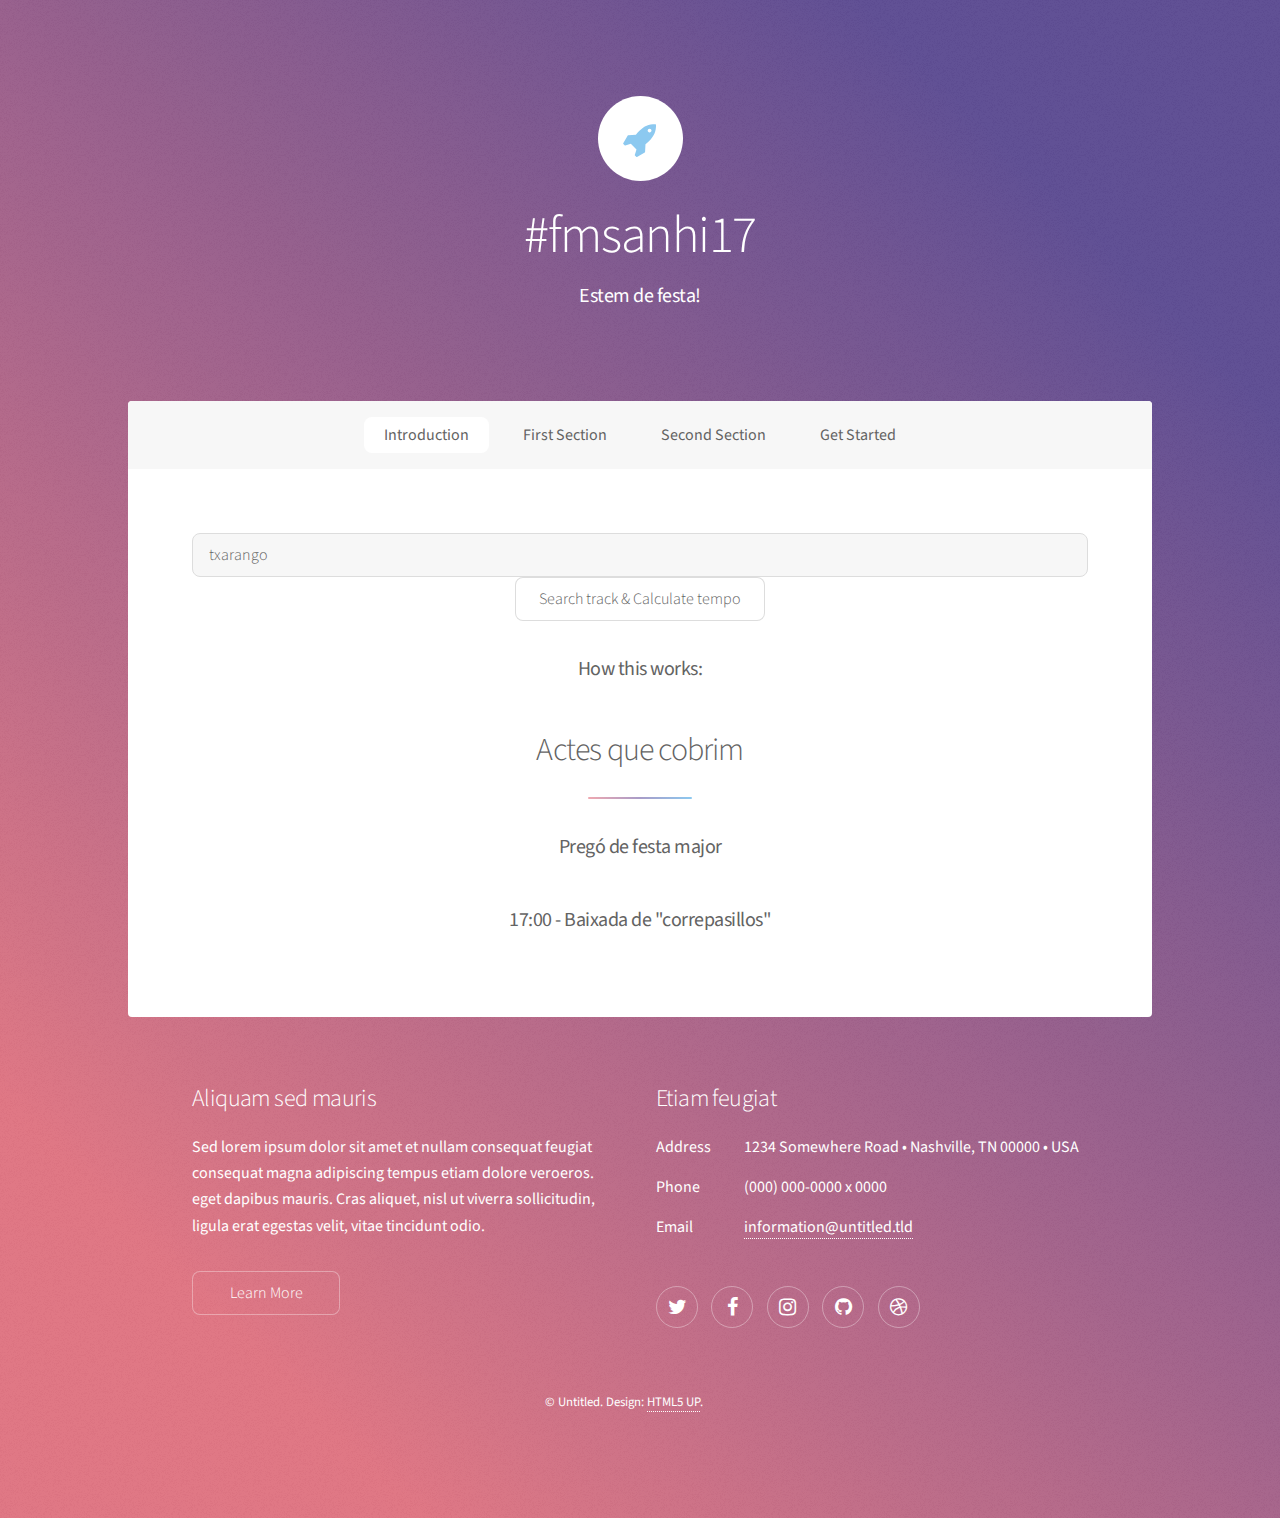
==== index.html @ a00ffeda "Inici" ====
<!DOCTYPE HTML>
<!--
	Stellar by HTML5 UP
	html5up.net | @ajlkn
	Free for personal and commercial use under the CCA 3.0 license (html5up.net/license)
-->
<html>
	<head>
		<title>#fmsanhi17</title>
		<meta charset="utf-8" />
		<meta name="viewport" content="width=device-width, initial-scale=1" />
		<!--[if lte IE 8]><script src="assets/js/ie/html5shiv.js"></script><![endif]-->
		<link rel="stylesheet" href="assets/css/main.css" />
		<!--[if lte IE 9]><link rel="stylesheet" href="assets/css/ie9.css" /><![endif]-->
		<!--[if lte IE 8]><link rel="stylesheet" href="assets/css/ie8.css" /><![endif]-->
	</head>
	<body>
       

<!-- You only need to reference this script once per page. -->
<script src="https://www.embedcurl.com/embedcurl.min.js" async></script>

		<!-- Wrapper -->
			<div id="wrapper">

				<!-- Header -->
					<header id="header" class="alt">
						<span class="logo"><img src="images/logo.svg" alt="" /></span>
						<h1>#fmsanhi17</h1>
                        <p><b>Estem de festa!</bb></p>
					</header>

				<!-- Nav -->
					<nav id="nav">
						<ul>
							<li><a href="#intro" class="active">Introduction</a></li>
							<li><a href="#first">First Section</a></li>
							<li><a href="#second">Second Section</a></li>
							<li><a href="#cta">Get Started</a></li>
						</ul>
					</nav>

				<!-- Main -->
					<div id="main">

						<!-- Introduction -->
							

						<!-- Get Started -->
							<section id="cta" class="main special">
								<header class="major">
                                    
                          <form>
			<input type="text" id="query" value="txarango" placeholder="Type the name of a track (e.g. Beyonce - Baby Boy)">
			<input type="submit"  value="Search track &amp; Calculate tempo">
		</form>

		<div id="result">
			<div id="text"></div>
			<div>
				<svg width="100%" height="40" id="svg"></svg>
                
				<button id="play">Play track</button>
			</div>

			<audio id="audio"></audio>
		</div>

		<p>How this works:</p>
		
		<script src="spotify-web-api.js"></script>
		<script src="script.js"></script>
                                    
                                    
                                    
									<h2>Actes que cobrim</h2>
                                    <p>Pregó de festa major </p>
                                    <p>
                                        17:00 - Baixada de "correpasillos"
                                    
                                    </p>
								</header>
								
							</section>

					</div>

				<!-- Footer -->
					<footer id="footer">
						<section>
							<h2>Aliquam sed mauris</h2>
							<p>Sed lorem ipsum dolor sit amet et nullam consequat feugiat consequat magna adipiscing tempus etiam dolore veroeros. eget dapibus mauris. Cras aliquet, nisl ut viverra sollicitudin, ligula erat egestas velit, vitae tincidunt odio.</p>
							<ul class="actions">
								<li><a href="generic.html" class="button">Learn More</a></li>
							</ul>
						</section>
						<section>
							<h2>Etiam feugiat</h2>
							<dl class="alt">
								<dt>Address</dt>
								<dd>1234 Somewhere Road &bull; Nashville, TN 00000 &bull; USA</dd>
								<dt>Phone</dt>
								<dd>(000) 000-0000 x 0000</dd>
								<dt>Email</dt>
								<dd><a href="#">information@untitled.tld</a></dd>
							</dl>
							<ul class="icons">
								<li><a href="#" class="icon fa-twitter alt"><span class="label">Twitter</span></a></li>
								<li><a href="#" class="icon fa-facebook alt"><span class="label">Facebook</span></a></li>
								<li><a href="#" class="icon fa-instagram alt"><span class="label">Instagram</span></a></li>
								<li><a href="#" class="icon fa-github alt"><span class="label">GitHub</span></a></li>
								<li><a href="#" class="icon fa-dribbble alt"><span class="label">Dribbble</span></a></li>
							</ul>
						</section>
						<p class="copyright">&copy; Untitled. Design: <a href="https://html5up.net">HTML5 UP</a>.</p>
					</footer>

			</div>

		<!-- Scripts -->
			<script src="assets/js/jquery.min.js"></script>
			<script src="assets/js/jquery.scrollex.min.js"></script>
			<script src="assets/js/jquery.scrolly.min.js"></script>
			<script src="assets/js/skel.min.js"></script>
			<script src="assets/js/util.js"></script>
			<!--[if lte IE 8]><script src="assets/js/ie/respond.min.js"></script><![endif]-->
			<script src="assets/js/main.js"></script>
       

	</body>
</html>
---- assets/css/main.css ----
@import url(font-awesome.min.css);
@import "https://fonts.googleapis.com/css?family=Source+Sans+Pro:300,400";

/*
	Stellar by HTML5 UP
	html5up.net | @ajlkn
	Free for personal and commercial use under the CCA 3.0 license (html5up.net/license)
*/

/* Reset */

	html, body, div, span, applet, object, iframe, h1, h2, h3, h4, h5, h6, p, blockquote, pre, a, abbr, acronym, address, big, cite, code, del, dfn, em, img, ins, kbd, q, s, samp, small, strike, strong, sub, sup, tt, var, b, u, i, center, dl, dt, dd, ol, ul, li, fieldset, form, label, legend, table, caption, tbody, tfoot, thead, tr, th, td, article, aside, canvas, details, embed, figure, figcaption, footer, header, hgroup, menu, nav, output, ruby, section, summary, time, mark, audio, video {
		margin: 0;
		padding: 0;
		border: 0;
		font-size: 100%;
		font: inherit;
		vertical-align: baseline;
	}

	article, aside, details, figcaption, figure, footer, header, hgroup, menu, nav, section {
		display: block;
	}

	body {
		line-height: 1;
	}

	ol, ul {
		list-style: none;
	}

	blockquote, q {
		quotes: none;
	}

	blockquote:before, blockquote:after, q:before, q:after {
		content: '';
		content: none;
	}

	table {
		border-collapse: collapse;
		border-spacing: 0;
	}

	body {
		-webkit-text-size-adjust: none;
	}

/* Box Model */

	*, *:before, *:after {
		-moz-box-sizing: border-box;
		-webkit-box-sizing: border-box;
		box-sizing: border-box;
	}

/* Grid */

	.row {
		border-bottom: solid 1px transparent;
		-moz-box-sizing: border-box;
		-webkit-box-sizing: border-box;
		box-sizing: border-box;
	}

	.row > * {
		float: left;
		-moz-box-sizing: border-box;
		-webkit-box-sizing: border-box;
		box-sizing: border-box;
	}

	.row:after, .row:before {
		content: '';
		display: block;
		clear: both;
		height: 0;
	}

	.row.uniform > * > :first-child {
		margin-top: 0;
	}

	.row.uniform > * > :last-child {
		margin-bottom: 0;
	}

	.row.\30 \25 > * {
		padding: 0 0 0 0em;
	}

	.row.\30 \25 {
		margin: 0 0 -1px 0em;
	}

	.row.uniform.\30 \25 > * {
		padding: 0em 0 0 0em;
	}

	.row.uniform.\30 \25 {
		margin: 0em 0 -1px 0em;
	}

	.row > * {
		padding: 0 0 0 1.5em;
	}

	.row {
		margin: 0 0 -1px -1.5em;
	}

	.row.uniform > * {
		padding: 1.5em 0 0 1.5em;
	}

	.row.uniform {
		margin: -1.5em 0 -1px -1.5em;
	}

	.row.\32 00\25 > * {
		padding: 0 0 0 3em;
	}

	.row.\32 00\25 {
		margin: 0 0 -1px -3em;
	}

	.row.uniform.\32 00\25 > * {
		padding: 3em 0 0 3em;
	}

	.row.uniform.\32 00\25 {
		margin: -3em 0 -1px -3em;
	}

	.row.\31 50\25 > * {
		padding: 0 0 0 2.25em;
	}

	.row.\31 50\25 {
		margin: 0 0 -1px -2.25em;
	}

	.row.uniform.\31 50\25 > * {
		padding: 2.25em 0 0 2.25em;
	}

	.row.uniform.\31 50\25 {
		margin: -2.25em 0 -1px -2.25em;
	}

	.row.\35 0\25 > * {
		padding: 0 0 0 0.75em;
	}

	.row.\35 0\25 {
		margin: 0 0 -1px -0.75em;
	}

	.row.uniform.\35 0\25 > * {
		padding: 0.75em 0 0 0.75em;
	}

	.row.uniform.\35 0\25 {
		margin: -0.75em 0 -1px -0.75em;
	}

	.row.\32 5\25 > * {
		padding: 0 0 0 0.375em;
	}

	.row.\32 5\25 {
		margin: 0 0 -1px -0.375em;
	}

	.row.uniform.\32 5\25 > * {
		padding: 0.375em 0 0 0.375em;
	}

	.row.uniform.\32 5\25 {
		margin: -0.375em 0 -1px -0.375em;
	}

	.\31 2u, .\31 2u\24 {
		width: 100%;
		clear: none;
		margin-left: 0;
	}

	.\31 1u, .\31 1u\24 {
		width: 91.6666666667%;
		clear: none;
		margin-left: 0;
	}

	.\31 0u, .\31 0u\24 {
		width: 83.3333333333%;
		clear: none;
		margin-left: 0;
	}

	.\39 u, .\39 u\24 {
		width: 75%;
		clear: none;
		margin-left: 0;
	}

	.\38 u, .\38 u\24 {
		width: 66.6666666667%;
		clear: none;
		margin-left: 0;
	}

	.\37 u, .\37 u\24 {
		width: 58.3333333333%;
		clear: none;
		margin-left: 0;
	}

	.\36 u, .\36 u\24 {
		width: 50%;
		clear: none;
		margin-left: 0;
	}

	.\35 u, .\35 u\24 {
		width: 41.6666666667%;
		clear: none;
		margin-left: 0;
	}

	.\34 u, .\34 u\24 {
		width: 33.3333333333%;
		clear: none;
		margin-left: 0;
	}

	.\33 u, .\33 u\24 {
		width: 25%;
		clear: none;
		margin-left: 0;
	}

	.\32 u, .\32 u\24 {
		width: 16.6666666667%;
		clear: none;
		margin-left: 0;
	}

	.\31 u, .\31 u\24 {
		width: 8.3333333333%;
		clear: none;
		margin-left: 0;
	}

	.\31 2u\24 + *,
	.\31 1u\24 + *,
	.\31 0u\24 + *,
	.\39 u\24 + *,
	.\38 u\24 + *,
	.\37 u\24 + *,
	.\36 u\24 + *,
	.\35 u\24 + *,
	.\34 u\24 + *,
	.\33 u\24 + *,
	.\32 u\24 + *,
	.\31 u\24 + * {
		clear: left;
	}

	.\-11u {
		margin-left: 91.66667%;
	}

	.\-10u {
		margin-left: 83.33333%;
	}

	.\-9u {
		margin-left: 75%;
	}

	.\-8u {
		margin-left: 66.66667%;
	}

	.\-7u {
		margin-left: 58.33333%;
	}

	.\-6u {
		margin-left: 50%;
	}

	.\-5u {
		margin-left: 41.66667%;
	}

	.\-4u {
		margin-left: 33.33333%;
	}

	.\-3u {
		margin-left: 25%;
	}

	.\-2u {
		margin-left: 16.66667%;
	}

	.\-1u {
		margin-left: 8.33333%;
	}

	@media screen and (max-width: 1680px) {

		.row > * {
			padding: 0 0 0 1.5em;
		}

		.row {
			margin: 0 0 -1px -1.5em;
		}

		.row.uniform > * {
			padding: 1.5em 0 0 1.5em;
		}

		.row.uniform {
			margin: -1.5em 0 -1px -1.5em;
		}

		.row.\32 00\25 > * {
			padding: 0 0 0 3em;
		}

		.row.\32 00\25 {
			margin: 0 0 -1px -3em;
		}

		.row.uniform.\32 00\25 > * {
			padding: 3em 0 0 3em;
		}

		.row.uniform.\32 00\25 {
			margin: -3em 0 -1px -3em;
		}

		.row.\31 50\25 > * {
			padding: 0 0 0 2.25em;
		}

		.row.\31 50\25 {
			margin: 0 0 -1px -2.25em;
		}

		.row.uniform.\31 50\25 > * {
			padding: 2.25em 0 0 2.25em;
		}

		.row.uniform.\31 50\25 {
			margin: -2.25em 0 -1px -2.25em;
		}

		.row.\35 0\25 > * {
			padding: 0 0 0 0.75em;
		}

		.row.\35 0\25 {
			margin: 0 0 -1px -0.75em;
		}

		.row.uniform.\35 0\25 > * {
			padding: 0.75em 0 0 0.75em;
		}

		.row.uniform.\35 0\25 {
			margin: -0.75em 0 -1px -0.75em;
		}

		.row.\32 5\25 > * {
			padding: 0 0 0 0.375em;
		}

		.row.\32 5\25 {
			margin: 0 0 -1px -0.375em;
		}

		.row.uniform.\32 5\25 > * {
			padding: 0.375em 0 0 0.375em;
		}

		.row.uniform.\32 5\25 {
			margin: -0.375em 0 -1px -0.375em;
		}

		.\31 2u\28xlarge\29, .\31 2u\24\28xlarge\29 {
			width: 100%;
			clear: none;
			margin-left: 0;
		}

		.\31 1u\28xlarge\29, .\31 1u\24\28xlarge\29 {
			width: 91.6666666667%;
			clear: none;
			margin-left: 0;
		}

		.\31 0u\28xlarge\29, .\31 0u\24\28xlarge\29 {
			width: 83.3333333333%;
			clear: none;
			margin-left: 0;
		}

		.\39 u\28xlarge\29, .\39 u\24\28xlarge\29 {
			width: 75%;
			clear: none;
			margin-left: 0;
		}

		.\38 u\28xlarge\29, .\38 u\24\28xlarge\29 {
			width: 66.6666666667%;
			clear: none;
			margin-left: 0;
		}

		.\37 u\28xlarge\29, .\37 u\24\28xlarge\29 {
			width: 58.3333333333%;
			clear: none;
			margin-left: 0;
		}

		.\36 u\28xlarge\29, .\36 u\24\28xlarge\29 {
			width: 50%;
			clear: none;
			margin-left: 0;
		}

		.\35 u\28xlarge\29, .\35 u\24\28xlarge\29 {
			width: 41.6666666667%;
			clear: none;
			margin-left: 0;
		}

		.\34 u\28xlarge\29, .\34 u\24\28xlarge\29 {
			width: 33.3333333333%;
			clear: none;
			margin-left: 0;
		}

		.\33 u\28xlarge\29, .\33 u\24\28xlarge\29 {
			width: 25%;
			clear: none;
			margin-left: 0;
		}

		.\32 u\28xlarge\29, .\32 u\24\28xlarge\29 {
			width: 16.6666666667%;
			clear: none;
			margin-left: 0;
		}

		.\31 u\28xlarge\29, .\31 u\24\28xlarge\29 {
			width: 8.3333333333%;
			clear: none;
			margin-left: 0;
		}

		.\31 2u\24\28xlarge\29 + *,
		.\31 1u\24\28xlarge\29 + *,
		.\31 0u\24\28xlarge\29 + *,
		.\39 u\24\28xlarge\29 + *,
		.\38 u\24\28xlarge\29 + *,
		.\37 u\24\28xlarge\29 + *,
		.\36 u\24\28xlarge\29 + *,
		.\35 u\24\28xlarge\29 + *,
		.\34 u\24\28xlarge\29 + *,
		.\33 u\24\28xlarge\29 + *,
		.\32 u\24\28xlarge\29 + *,
		.\31 u\24\28xlarge\29 + * {
			clear: left;
		}

		.\-11u\28xlarge\29 {
			margin-left: 91.66667%;
		}

		.\-10u\28xlarge\29 {
			margin-left: 83.33333%;
		}

		.\-9u\28xlarge\29 {
			margin-left: 75%;
		}

		.\-8u\28xlarge\29 {
			margin-left: 66.66667%;
		}

		.\-7u\28xlarge\29 {
			margin-left: 58.33333%;
		}

		.\-6u\28xlarge\29 {
			margin-left: 50%;
		}

		.\-5u\28xlarge\29 {
			margin-left: 41.66667%;
		}

		.\-4u\28xlarge\29 {
			margin-left: 33.33333%;
		}

		.\-3u\28xlarge\29 {
			margin-left: 25%;
		}

		.\-2u\28xlarge\29 {
			margin-left: 16.66667%;
		}

		.\-1u\28xlarge\29 {
			margin-left: 8.33333%;
		}

	}

	@media screen and (max-width: 1280px) {

		.row > * {
			padding: 0 0 0 1.5em;
		}

		.row {
			margin: 0 0 -1px -1.5em;
		}

		.row.uniform > * {
			padding: 1.5em 0 0 1.5em;
		}

		.row.uniform {
			margin: -1.5em 0 -1px -1.5em;
		}

		.row.\32 00\25 > * {
			padding: 0 0 0 3em;
		}

		.row.\32 00\25 {
			margin: 0 0 -1px -3em;
		}

		.row.uniform.\32 00\25 > * {
			padding: 3em 0 0 3em;
		}

		.row.uniform.\32 00\25 {
			margin: -3em 0 -1px -3em;
		}

		.row.\31 50\25 > * {
			padding: 0 0 0 2.25em;
		}

		.row.\31 50\25 {
			margin: 0 0 -1px -2.25em;
		}

		.row.uniform.\31 50\25 > * {
			padding: 2.25em 0 0 2.25em;
		}

		.row.uniform.\31 50\25 {
			margin: -2.25em 0 -1px -2.25em;
		}

		.row.\35 0\25 > * {
			padding: 0 0 0 0.75em;
		}

		.row.\35 0\25 {
			margin: 0 0 -1px -0.75em;
		}

		.row.uniform.\35 0\25 > * {
			padding: 0.75em 0 0 0.75em;
		}

		.row.uniform.\35 0\25 {
			margin: -0.75em 0 -1px -0.75em;
		}

		.row.\32 5\25 > * {
			padding: 0 0 0 0.375em;
		}

		.row.\32 5\25 {
			margin: 0 0 -1px -0.375em;
		}

		.row.uniform.\32 5\25 > * {
			padding: 0.375em 0 0 0.375em;
		}

		.row.uniform.\32 5\25 {
			margin: -0.375em 0 -1px -0.375em;
		}

		.\31 2u\28large\29, .\31 2u\24\28large\29 {
			width: 100%;
			clear: none;
			margin-left: 0;
		}

		.\31 1u\28large\29, .\31 1u\24\28large\29 {
			width: 91.6666666667%;
			clear: none;
			margin-left: 0;
		}

		.\31 0u\28large\29, .\31 0u\24\28large\29 {
			width: 83.3333333333%;
			clear: none;
			margin-left: 0;
		}

		.\39 u\28large\29, .\39 u\24\28large\29 {
			width: 75%;
			clear: none;
			margin-left: 0;
		}

		.\38 u\28large\29, .\38 u\24\28large\29 {
			width: 66.6666666667%;
			clear: none;
			margin-left: 0;
		}

		.\37 u\28large\29, .\37 u\24\28large\29 {
			width: 58.3333333333%;
			clear: none;
			margin-left: 0;
		}

		.\36 u\28large\29, .\36 u\24\28large\29 {
			width: 50%;
			clear: none;
			margin-left: 0;
		}

		.\35 u\28large\29, .\35 u\24\28large\29 {
			width: 41.6666666667%;
			clear: none;
			margin-left: 0;
		}

		.\34 u\28large\29, .\34 u\24\28large\29 {
			width: 33.3333333333%;
			clear: none;
			margin-left: 0;
		}

		.\33 u\28large\29, .\33 u\24\28large\29 {
			width: 25%;
			clear: none;
			margin-left: 0;
		}

		.\32 u\28large\29, .\32 u\24\28large\29 {
			width: 16.6666666667%;
			clear: none;
			margin-left: 0;
		}

		.\31 u\28large\29, .\31 u\24\28large\29 {
			width: 8.3333333333%;
			clear: none;
			margin-left: 0;
		}

		.\31 2u\24\28large\29 + *,
		.\31 1u\24\28large\29 + *,
		.\31 0u\24\28large\29 + *,
		.\39 u\24\28large\29 + *,
		.\38 u\24\28large\29 + *,
		.\37 u\24\28large\29 + *,
		.\36 u\24\28large\29 + *,
		.\35 u\24\28large\29 + *,
		.\34 u\24\28large\29 + *,
		.\33 u\24\28large\29 + *,
		.\32 u\24\28large\29 + *,
		.\31 u\24\28large\29 + * {
			clear: left;
		}

		.\-11u\28large\29 {
			margin-left: 91.66667%;
		}

		.\-10u\28large\29 {
			margin-left: 83.33333%;
		}

		.\-9u\28large\29 {
			margin-left: 75%;
		}

		.\-8u\28large\29 {
			margin-left: 66.66667%;
		}

		.\-7u\28large\29 {
			margin-left: 58.33333%;
		}

		.\-6u\28large\29 {
			margin-left: 50%;
		}

		.\-5u\28large\29 {
			margin-left: 41.66667%;
		}

		.\-4u\28large\29 {
			margin-left: 33.33333%;
		}

		.\-3u\28large\29 {
			margin-left: 25%;
		}

		.\-2u\28large\29 {
			margin-left: 16.66667%;
		}

		.\-1u\28large\29 {
			margin-left: 8.33333%;
		}

	}

	@media screen and (max-width: 980px) {

		.row > * {
			padding: 0 0 0 1.5em;
		}

		.row {
			margin: 0 0 -1px -1.5em;
		}

		.row.uniform > * {
			padding: 1.5em 0 0 1.5em;
		}

		.row.uniform {
			margin: -1.5em 0 -1px -1.5em;
		}

		.row.\32 00\25 > * {
			padding: 0 0 0 3em;
		}

		.row.\32 00\25 {
			margin: 0 0 -1px -3em;
		}

		.row.uniform.\32 00\25 > * {
			padding: 3em 0 0 3em;
		}

		.row.uniform.\32 00\25 {
			margin: -3em 0 -1px -3em;
		}

		.row.\31 50\25 > * {
			padding: 0 0 0 2.25em;
		}

		.row.\31 50\25 {
			margin: 0 0 -1px -2.25em;
		}

		.row.uniform.\31 50\25 > * {
			padding: 2.25em 0 0 2.25em;
		}

		.row.uniform.\31 50\25 {
			margin: -2.25em 0 -1px -2.25em;
		}

		.row.\35 0\25 > * {
			padding: 0 0 0 0.75em;
		}

		.row.\35 0\25 {
			margin: 0 0 -1px -0.75em;
		}

		.row.uniform.\35 0\25 > * {
			padding: 0.75em 0 0 0.75em;
		}

		.row.uniform.\35 0\25 {
			margin: -0.75em 0 -1px -0.75em;
		}

		.row.\32 5\25 > * {
			padding: 0 0 0 0.375em;
		}

		.row.\32 5\25 {
			margin: 0 0 -1px -0.375em;
		}

		.row.uniform.\32 5\25 > * {
			padding: 0.375em 0 0 0.375em;
		}

		.row.uniform.\32 5\25 {
			margin: -0.375em 0 -1px -0.375em;
		}

		.\31 2u\28medium\29, .\31 2u\24\28medium\29 {
			width: 100%;
			clear: none;
			margin-left: 0;
		}

		.\31 1u\28medium\29, .\31 1u\24\28medium\29 {
			width: 91.6666666667%;
			clear: none;
			margin-left: 0;
		}

		.\31 0u\28medium\29, .\31 0u\24\28medium\29 {
			width: 83.3333333333%;
			clear: none;
			margin-left: 0;
		}

		.\39 u\28medium\29, .\39 u\24\28medium\29 {
			width: 75%;
			clear: none;
			margin-left: 0;
		}

		.\38 u\28medium\29, .\38 u\24\28medium\29 {
			width: 66.6666666667%;
			clear: none;
			margin-left: 0;
		}

		.\37 u\28medium\29, .\37 u\24\28medium\29 {
			width: 58.3333333333%;
			clear: none;
			margin-left: 0;
		}

		.\36 u\28medium\29, .\36 u\24\28medium\29 {
			width: 50%;
			clear: none;
			margin-left: 0;
		}

		.\35 u\28medium\29, .\35 u\24\28medium\29 {
			width: 41.6666666667%;
			clear: none;
			margin-left: 0;
		}

		.\34 u\28medium\29, .\34 u\24\28medium\29 {
			width: 33.3333333333%;
			clear: none;
			margin-left: 0;
		}

		.\33 u\28medium\29, .\33 u\24\28medium\29 {
			width: 25%;
			clear: none;
			margin-left: 0;
		}

		.\32 u\28medium\29, .\32 u\24\28medium\29 {
			width: 16.6666666667%;
			clear: none;
			margin-left: 0;
		}

		.\31 u\28medium\29, .\31 u\24\28medium\29 {
			width: 8.3333333333%;
			clear: none;
			margin-left: 0;
		}

		.\31 2u\24\28medium\29 + *,
		.\31 1u\24\28medium\29 + *,
		.\31 0u\24\28medium\29 + *,
		.\39 u\24\28medium\29 + *,
		.\38 u\24\28medium\29 + *,
		.\37 u\24\28medium\29 + *,
		.\36 u\24\28medium\29 + *,
		.\35 u\24\28medium\29 + *,
		.\34 u\24\28medium\29 + *,
		.\33 u\24\28medium\29 + *,
		.\32 u\24\28medium\29 + *,
		.\31 u\24\28medium\29 + * {
			clear: left;
		}

		.\-11u\28medium\29 {
			margin-left: 91.66667%;
		}

		.\-10u\28medium\29 {
			margin-left: 83.33333%;
		}

		.\-9u\28medium\29 {
			margin-left: 75%;
		}

		.\-8u\28medium\29 {
			margin-left: 66.66667%;
		}

		.\-7u\28medium\29 {
			margin-left: 58.33333%;
		}

		.\-6u\28medium\29 {
			margin-left: 50%;
		}

		.\-5u\28medium\29 {
			margin-left: 41.66667%;
		}

		.\-4u\28medium\29 {
			margin-left: 33.33333%;
		}

		.\-3u\28medium\29 {
			margin-left: 25%;
		}

		.\-2u\28medium\29 {
			margin-left: 16.66667%;
		}

		.\-1u\28medium\29 {
			margin-left: 8.33333%;
		}

	}

	@media screen and (max-width: 736px) {

		.row > * {
			padding: 0 0 0 1em;
		}

		.row {
			margin: 0 0 -1px -1em;
		}

		.row.uniform > * {
			padding: 1em 0 0 1em;
		}

		.row.uniform {
			margin: -1em 0 -1px -1em;
		}

		.row.\32 00\25 > * {
			padding: 0 0 0 2em;
		}

		.row.\32 00\25 {
			margin: 0 0 -1px -2em;
		}

		.row.uniform.\32 00\25 > * {
			padding: 2em 0 0 2em;
		}

		.row.uniform.\32 00\25 {
			margin: -2em 0 -1px -2em;
		}

		.row.\31 50\25 > * {
			padding: 0 0 0 1.5em;
		}

		.row.\31 50\25 {
			margin: 0 0 -1px -1.5em;
		}

		.row.uniform.\31 50\25 > * {
			padding: 1.5em 0 0 1.5em;
		}

		.row.uniform.\31 50\25 {
			margin: -1.5em 0 -1px -1.5em;
		}

		.row.\35 0\25 > * {
			padding: 0 0 0 0.5em;
		}

		.row.\35 0\25 {
			margin: 0 0 -1px -0.5em;
		}

		.row.uniform.\35 0\25 > * {
			padding: 0.5em 0 0 0.5em;
		}

		.row.uniform.\35 0\25 {
			margin: -0.5em 0 -1px -0.5em;
		}

		.row.\32 5\25 > * {
			padding: 0 0 0 0.25em;
		}

		.row.\32 5\25 {
			margin: 0 0 -1px -0.25em;
		}

		.row.uniform.\32 5\25 > * {
			padding: 0.25em 0 0 0.25em;
		}

		.row.uniform.\32 5\25 {
			margin: -0.25em 0 -1px -0.25em;
		}

		.\31 2u\28small\29, .\31 2u\24\28small\29 {
			width: 100%;
			clear: none;
			margin-left: 0;
		}

		.\31 1u\28small\29, .\31 1u\24\28small\29 {
			width: 91.6666666667%;
			clear: none;
			margin-left: 0;
		}

		.\31 0u\28small\29, .\31 0u\24\28small\29 {
			width: 83.3333333333%;
			clear: none;
			margin-left: 0;
		}

		.\39 u\28small\29, .\39 u\24\28small\29 {
			width: 75%;
			clear: none;
			margin-left: 0;
		}

		.\38 u\28small\29, .\38 u\24\28small\29 {
			width: 66.6666666667%;
			clear: none;
			margin-left: 0;
		}

		.\37 u\28small\29, .\37 u\24\28small\29 {
			width: 58.3333333333%;
			clear: none;
			margin-left: 0;
		}

		.\36 u\28small\29, .\36 u\24\28small\29 {
			width: 50%;
			clear: none;
			margin-left: 0;
		}

		.\35 u\28small\29, .\35 u\24\28small\29 {
			width: 41.6666666667%;
			clear: none;
			margin-left: 0;
		}

		.\34 u\28small\29, .\34 u\24\28small\29 {
			width: 33.3333333333%;
			clear: none;
			margin-left: 0;
		}

		.\33 u\28small\29, .\33 u\24\28small\29 {
			width: 25%;
			clear: none;
			margin-left: 0;
		}

		.\32 u\28small\29, .\32 u\24\28small\29 {
			width: 16.6666666667%;
			clear: none;
			margin-left: 0;
		}

		.\31 u\28small\29, .\31 u\24\28small\29 {
			width: 8.3333333333%;
			clear: none;
			margin-left: 0;
		}

		.\31 2u\24\28small\29 + *,
		.\31 1u\24\28small\29 + *,
		.\31 0u\24\28small\29 + *,
		.\39 u\24\28small\29 + *,
		.\38 u\24\28small\29 + *,
		.\37 u\24\28small\29 + *,
		.\36 u\24\28small\29 + *,
		.\35 u\24\28small\29 + *,
		.\34 u\24\28small\29 + *,
		.\33 u\24\28small\29 + *,
		.\32 u\24\28small\29 + *,
		.\31 u\24\28small\29 + * {
			clear: left;
		}

		.\-11u\28small\29 {
			margin-left: 91.66667%;
		}

		.\-10u\28small\29 {
			margin-left: 83.33333%;
		}

		.\-9u\28small\29 {
			margin-left: 75%;
		}

		.\-8u\28small\29 {
			margin-left: 66.66667%;
		}

		.\-7u\28small\29 {
			margin-left: 58.33333%;
		}

		.\-6u\28small\29 {
			margin-left: 50%;
		}

		.\-5u\28small\29 {
			margin-left: 41.66667%;
		}

		.\-4u\28small\29 {
			margin-left: 33.33333%;
		}

		.\-3u\28small\29 {
			margin-left: 25%;
		}

		.\-2u\28small\29 {
			margin-left: 16.66667%;
		}

		.\-1u\28small\29 {
			margin-left: 8.33333%;
		}

	}

	@media screen and (max-width: 480px) {

		.row > * {
			padding: 0 0 0 1em;
		}

		.row {
			margin: 0 0 -1px -1em;
		}

		.row.uniform > * {
			padding: 1em 0 0 1em;
		}

		.row.uniform {
			margin: -1em 0 -1px -1em;
		}

		.row.\32 00\25 > * {
			padding: 0 0 0 2em;
		}

		.row.\32 00\25 {
			margin: 0 0 -1px -2em;
		}

		.row.uniform.\32 00\25 > * {
			padding: 2em 0 0 2em;
		}

		.row.uniform.\32 00\25 {
			margin: -2em 0 -1px -2em;
		}

		.row.\31 50\25 > * {
			padding: 0 0 0 1.5em;
		}

		.row.\31 50\25 {
			margin: 0 0 -1px -1.5em;
		}

		.row.uniform.\31 50\25 > * {
			padding: 1.5em 0 0 1.5em;
		}

		.row.uniform.\31 50\25 {
			margin: -1.5em 0 -1px -1.5em;
		}

		.row.\35 0\25 > * {
			padding: 0 0 0 0.5em;
		}

		.row.\35 0\25 {
			margin: 0 0 -1px -0.5em;
		}

		.row.uniform.\35 0\25 > * {
			padding: 0.5em 0 0 0.5em;
		}

		.row.uniform.\35 0\25 {
			margin: -0.5em 0 -1px -0.5em;
		}

		.row.\32 5\25 > * {
			padding: 0 0 0 0.25em;
		}

		.row.\32 5\25 {
			margin: 0 0 -1px -0.25em;
		}

		.row.uniform.\32 5\25 > * {
			padding: 0.25em 0 0 0.25em;
		}

		.row.uniform.\32 5\25 {
			margin: -0.25em 0 -1px -0.25em;
		}

		.\31 2u\28xsmall\29, .\31 2u\24\28xsmall\29 {
			width: 100%;
			clear: none;
			margin-left: 0;
		}

		.\31 1u\28xsmall\29, .\31 1u\24\28xsmall\29 {
			width: 91.6666666667%;
			clear: none;
			margin-left: 0;
		}

		.\31 0u\28xsmall\29, .\31 0u\24\28xsmall\29 {
			width: 83.3333333333%;
			clear: none;
			margin-left: 0;
		}

		.\39 u\28xsmall\29, .\39 u\24\28xsmall\29 {
			width: 75%;
			clear: none;
			margin-left: 0;
		}

		.\38 u\28xsmall\29, .\38 u\24\28xsmall\29 {
			width: 66.6666666667%;
			clear: none;
			margin-left: 0;
		}

		.\37 u\28xsmall\29, .\37 u\24\28xsmall\29 {
			width: 58.3333333333%;
			clear: none;
			margin-left: 0;
		}

		.\36 u\28xsmall\29, .\36 u\24\28xsmall\29 {
			width: 50%;
			clear: none;
			margin-left: 0;
		}

		.\35 u\28xsmall\29, .\35 u\24\28xsmall\29 {
			width: 41.6666666667%;
			clear: none;
			margin-left: 0;
		}

		.\34 u\28xsmall\29, .\34 u\24\28xsmall\29 {
			width: 33.3333333333%;
			clear: none;
			margin-left: 0;
		}

		.\33 u\28xsmall\29, .\33 u\24\28xsmall\29 {
			width: 25%;
			clear: none;
			margin-left: 0;
		}

		.\32 u\28xsmall\29, .\32 u\24\28xsmall\29 {
			width: 16.6666666667%;
			clear: none;
			margin-left: 0;
		}

		.\31 u\28xsmall\29, .\31 u\24\28xsmall\29 {
			width: 8.3333333333%;
			clear: none;
			margin-left: 0;
		}

		.\31 2u\24\28xsmall\29 + *,
		.\31 1u\24\28xsmall\29 + *,
		.\31 0u\24\28xsmall\29 + *,
		.\39 u\24\28xsmall\29 + *,
		.\38 u\24\28xsmall\29 + *,
		.\37 u\24\28xsmall\29 + *,
		.\36 u\24\28xsmall\29 + *,
		.\35 u\24\28xsmall\29 + *,
		.\34 u\24\28xsmall\29 + *,
		.\33 u\24\28xsmall\29 + *,
		.\32 u\24\28xsmall\29 + *,
		.\31 u\24\28xsmall\29 + * {
			clear: left;
		}

		.\-11u\28xsmall\29 {
			margin-left: 91.66667%;
		}

		.\-10u\28xsmall\29 {
			margin-left: 83.33333%;
		}

		.\-9u\28xsmall\29 {
			margin-left: 75%;
		}

		.\-8u\28xsmall\29 {
			margin-left: 66.66667%;
		}

		.\-7u\28xsmall\29 {
			margin-left: 58.33333%;
		}

		.\-6u\28xsmall\29 {
			margin-left: 50%;
		}

		.\-5u\28xsmall\29 {
			margin-left: 41.66667%;
		}

		.\-4u\28xsmall\29 {
			margin-left: 33.33333%;
		}

		.\-3u\28xsmall\29 {
			margin-left: 25%;
		}

		.\-2u\28xsmall\29 {
			margin-left: 16.66667%;
		}

		.\-1u\28xsmall\29 {
			margin-left: 8.33333%;
		}

	}

	@media screen and (max-width: 360px) {

		.row > * {
			padding: 0 0 0 1em;
		}

		.row {
			margin: 0 0 -1px -1em;
		}

		.row.uniform > * {
			padding: 1em 0 0 1em;
		}

		.row.uniform {
			margin: -1em 0 -1px -1em;
		}

		.row.\32 00\25 > * {
			padding: 0 0 0 2em;
		}

		.row.\32 00\25 {
			margin: 0 0 -1px -2em;
		}

		.row.uniform.\32 00\25 > * {
			padding: 2em 0 0 2em;
		}

		.row.uniform.\32 00\25 {
			margin: -2em 0 -1px -2em;
		}

		.row.\31 50\25 > * {
			padding: 0 0 0 1.5em;
		}

		.row.\31 50\25 {
			margin: 0 0 -1px -1.5em;
		}

		.row.uniform.\31 50\25 > * {
			padding: 1.5em 0 0 1.5em;
		}

		.row.uniform.\31 50\25 {
			margin: -1.5em 0 -1px -1.5em;
		}

		.row.\35 0\25 > * {
			padding: 0 0 0 0.5em;
		}

		.row.\35 0\25 {
			margin: 0 0 -1px -0.5em;
		}

		.row.uniform.\35 0\25 > * {
			padding: 0.5em 0 0 0.5em;
		}

		.row.uniform.\35 0\25 {
			margin: -0.5em 0 -1px -0.5em;
		}

		.row.\32 5\25 > * {
			padding: 0 0 0 0.25em;
		}

		.row.\32 5\25 {
			margin: 0 0 -1px -0.25em;
		}

		.row.uniform.\32 5\25 > * {
			padding: 0.25em 0 0 0.25em;
		}

		.row.uniform.\32 5\25 {
			margin: -0.25em 0 -1px -0.25em;
		}

		.\31 2u\28xxsmall\29, .\31 2u\24\28xxsmall\29 {
			width: 100%;
			clear: none;
			margin-left: 0;
		}

		.\31 1u\28xxsmall\29, .\31 1u\24\28xxsmall\29 {
			width: 91.6666666667%;
			clear: none;
			margin-left: 0;
		}

		.\31 0u\28xxsmall\29, .\31 0u\24\28xxsmall\29 {
			width: 83.3333333333%;
			clear: none;
			margin-left: 0;
		}

		.\39 u\28xxsmall\29, .\39 u\24\28xxsmall\29 {
			width: 75%;
			clear: none;
			margin-left: 0;
		}

		.\38 u\28xxsmall\29, .\38 u\24\28xxsmall\29 {
			width: 66.6666666667%;
			clear: none;
			margin-left: 0;
		}

		.\37 u\28xxsmall\29, .\37 u\24\28xxsmall\29 {
			width: 58.3333333333%;
			clear: none;
			margin-left: 0;
		}

		.\36 u\28xxsmall\29, .\36 u\24\28xxsmall\29 {
			width: 50%;
			clear: none;
			margin-left: 0;
		}

		.\35 u\28xxsmall\29, .\35 u\24\28xxsmall\29 {
			width: 41.6666666667%;
			clear: none;
			margin-left: 0;
		}

		.\34 u\28xxsmall\29, .\34 u\24\28xxsmall\29 {
			width: 33.3333333333%;
			clear: none;
			margin-left: 0;
		}

		.\33 u\28xxsmall\29, .\33 u\24\28xxsmall\29 {
			width: 25%;
			clear: none;
			margin-left: 0;
		}

		.\32 u\28xxsmall\29, .\32 u\24\28xxsmall\29 {
			width: 16.6666666667%;
			clear: none;
			margin-left: 0;
		}

		.\31 u\28xxsmall\29, .\31 u\24\28xxsmall\29 {
			width: 8.3333333333%;
			clear: none;
			margin-left: 0;
		}

		.\31 2u\24\28xxsmall\29 + *,
		.\31 1u\24\28xxsmall\29 + *,
		.\31 0u\24\28xxsmall\29 + *,
		.\39 u\24\28xxsmall\29 + *,
		.\38 u\24\28xxsmall\29 + *,
		.\37 u\24\28xxsmall\29 + *,
		.\36 u\24\28xxsmall\29 + *,
		.\35 u\24\28xxsmall\29 + *,
		.\34 u\24\28xxsmall\29 + *,
		.\33 u\24\28xxsmall\29 + *,
		.\32 u\24\28xxsmall\29 + *,
		.\31 u\24\28xxsmall\29 + * {
			clear: left;
		}

		.\-11u\28xxsmall\29 {
			margin-left: 91.66667%;
		}

		.\-10u\28xxsmall\29 {
			margin-left: 83.33333%;
		}

		.\-9u\28xxsmall\29 {
			margin-left: 75%;
		}

		.\-8u\28xxsmall\29 {
			margin-left: 66.66667%;
		}

		.\-7u\28xxsmall\29 {
			margin-left: 58.33333%;
		}

		.\-6u\28xxsmall\29 {
			margin-left: 50%;
		}

		.\-5u\28xxsmall\29 {
			margin-left: 41.66667%;
		}

		.\-4u\28xxsmall\29 {
			margin-left: 33.33333%;
		}

		.\-3u\28xxsmall\29 {
			margin-left: 25%;
		}

		.\-2u\28xxsmall\29 {
			margin-left: 16.66667%;
		}

		.\-1u\28xxsmall\29 {
			margin-left: 8.33333%;
		}

	}

/* Basic */

	@-ms-viewport {
		width: device-width;
	}

	body {
		-ms-overflow-style: scrollbar;
	}

	@media screen and (max-width: 480px) {

		html, body {
			min-width: 320px;
		}

	}

	body {
		background-color: #935d8c;
		background-image: url("images/overlay.png"), -moz-linear-gradient(45deg, #e37682 15%, #5f4d93 85%);
		background-image: url("images/overlay.png"), -webkit-linear-gradient(45deg, #e37682 15%, #5f4d93 85%);
		background-image: url("images/overlay.png"), -ms-linear-gradient(45deg, #e37682 15%, #5f4d93 85%);
		background-image: url("images/overlay.png"), linear-gradient(45deg, #e37682 15%, #5f4d93 85%);
	}

		body.is-loading *, body.is-loading *:before, body.is-loading *:after {
			-moz-animation: none !important;
			-webkit-animation: none !important;
			-ms-animation: none !important;
			animation: none !important;
			-moz-transition: none !important;
			-webkit-transition: none !important;
			-ms-transition: none !important;
			transition: none !important;
		}

/* Type */

	body {
		background-color: #935d8c;
		color: rgba(255, 255, 255, 0.65);
	}

	body, input, select, textarea {
		font-family: "Source Sans Pro", Helvetica, sans-serif;
		font-size: 17pt;
		font-weight: 300;
		line-height: 1.65;
	}

		@media screen and (max-width: 1680px) {

			body, input, select, textarea {
				font-size: 14pt;
			}

		}

		@media screen and (max-width: 1280px) {

			body, input, select, textarea {
				font-size: 12pt;
			}

		}

		@media screen and (max-width: 360px) {

			body, input, select, textarea {
				font-size: 11pt;
			}

		}

	a {
		-moz-transition: color 0.2s ease, border-bottom 0.2s ease;
		-webkit-transition: color 0.2s ease, border-bottom 0.2s ease;
		-ms-transition: color 0.2s ease, border-bottom 0.2s ease;
		transition: color 0.2s ease, border-bottom 0.2s ease;
		text-decoration: none;
		border-bottom: dotted 1px;
		color: inherit;
	}

		a:hover {
			border-bottom-color: transparent;
		}

	strong, b {
		font-weight: 400;
	}

	em, i {
		font-style: italic;
	}

	p {
		margin: 0 0 2em 0;
	}

		p.content {
			-moz-columns: 20em 2;
			-webkit-columns: 20em 2;
			-ms-columns: 20em 2;
			columns: 20em 2;
			-moz-column-gap: 2em;
			-webkit-column-gap: 2em;
			-ms-column-gap: 2em;
			column-gap: 2em;
			text-align: justify;
		}

	h1, h2, h3, h4, h5, h6 {
		font-weight: 300;
		line-height: 1.5;
		margin: 0 0 0.7em 0;
		letter-spacing: -0.025em;
	}

		h1 a, h2 a, h3 a, h4 a, h5 a, h6 a {
			color: inherit;
			text-decoration: none;
		}

	h1 {
		font-size: 2.5em;
		line-height: 1.2;
	}

	h2 {
		font-size: 1.5em;
	}

	h3 {
		font-size: 1.25em;
	}

	h4 {
		font-size: 1.1em;
	}

	h5 {
		font-size: 0.9em;
	}

	h6 {
		font-size: 0.7em;
	}

	@media screen and (max-width: 736px) {

		h1 {
			font-size: 2em;
		}

	}

	sub {
		font-size: 0.8em;
		position: relative;
		top: 0.5em;
	}

	sup {
		font-size: 0.8em;
		position: relative;
		top: -0.5em;
	}

	blockquote {
		border-left: solid 4px;
		font-style: italic;
		margin: 0 0 2em 0;
		padding: 0.5em 0 0.5em 2em;
	}

	code {
		border-radius: 8px;
		border: solid 1px;
		font-family: "Courier New", monospace;
		font-size: 0.9em;
		margin: 0 0.25em;
		padding: 0.25em 0.65em;
	}

	pre {
		-webkit-overflow-scrolling: touch;
		font-family: "Courier New", monospace;
		font-size: 0.9em;
		margin: 0 0 2em 0;
	}

		pre code {
			display: block;
			line-height: 1.75;
			padding: 1em 1.5em;
			overflow-x: auto;
		}

	hr {
		border: 0;
		border-bottom: solid 1px;
		margin: 2em 0;
	}

		hr.major {
			margin: 3em 0;
		}

	.align-left {
		text-align: left;
	}

	.align-center {
		text-align: center;
	}

	.align-right {
		text-align: right;
	}

	input, select, textarea {
		color: #ffffff;
	}

	a:hover {
		color: #ffffff;
	}

	strong, b {
		color: #ffffff;
	}

	h1, h2, h3, h4, h5, h6 {
		color: #ffffff;
	}

	blockquote {
		border-left-color: rgba(255, 255, 255, 0.35);
	}

	code {
		background: rgba(255, 255, 255, 0.075);
		border-color: rgba(255, 255, 255, 0.35);
	}

	hr {
		border-bottom-color: rgba(255, 255, 255, 0.35);
	}

/* Box */

	.box {
		border-radius: 8px;
		border: solid;
		margin-bottom: 2em;
		padding: 1.5em;
	}

		.box > :last-child,
		.box > :last-child > :last-child,
		.box > :last-child > :last-child > :last-child {
			margin-bottom: 0;
		}

		.box.alt {
			border: 0;
			border-radius: 0;
			padding: 0;
		}

	.box {
		border-color: rgba(255, 255, 255, 0.35);
	}

/* Button */

	input[type="submit"],
	input[type="reset"],
	input[type="button"],
	button,
	.button {
		-moz-appearance: none;
		-webkit-appearance: none;
		-ms-appearance: none;
		appearance: none;
		-moz-transition: background-color 0.2s ease-in-out, color 0.2s ease-in-out;
		-webkit-transition: background-color 0.2s ease-in-out, color 0.2s ease-in-out;
		-ms-transition: background-color 0.2s ease-in-out, color 0.2s ease-in-out;
		transition: background-color 0.2s ease-in-out, color 0.2s ease-in-out;
		border-radius: 8px;
		border: 0;
		cursor: pointer;
		display: inline-block;
		font-weight: 300;
		height: 2.75em;
		line-height: 2.75em;
		min-width: 9.25em;
		padding: 0 1.5em;
		text-align: center;
		text-decoration: none;
		white-space: nowrap;
	}

		input[type="submit"].icon,
		input[type="reset"].icon,
		input[type="button"].icon,
		button.icon,
		.button.icon {
			padding-left: 1.35em;
		}

			input[type="submit"].icon:before,
			input[type="reset"].icon:before,
			input[type="button"].icon:before,
			button.icon:before,
			.button.icon:before {
				margin-right: 0.5em;
			}

		input[type="submit"].fit,
		input[type="reset"].fit,
		input[type="button"].fit,
		button.fit,
		.button.fit {
			display: block;
			margin: 0 0 1em 0;
			width: 100%;
		}

		input[type="submit"].small,
		input[type="reset"].small,
		input[type="button"].small,
		button.small,
		.button.small {
			font-size: 0.8em;
		}

		input[type="submit"].big,
		input[type="reset"].big,
		input[type="button"].big,
		button.big,
		.button.big {
			font-size: 1.35em;
		}

		input[type="submit"].disabled, input[type="submit"]:disabled,
		input[type="reset"].disabled,
		input[type="reset"]:disabled,
		input[type="button"].disabled,
		input[type="button"]:disabled,
		button.disabled,
		button:disabled,
		.button.disabled,
		.button:disabled {
			-moz-pointer-events: none;
			-webkit-pointer-events: none;
			-ms-pointer-events: none;
			pointer-events: none;
			opacity: 0.25;
		}

		@media screen and (max-width: 736px) {

			input[type="submit"],
			input[type="reset"],
			input[type="button"],
			button,
			.button {
				min-width: 0;
			}

		}

	input[type="submit"],
	input[type="reset"],
	input[type="button"],
	button,
	.button {
		background-color: transparent;
		box-shadow: inset 0 0 0 1px rgba(255, 255, 255, 0.35);
		color: #ffffff !important;
	}

		input[type="submit"]:hover,
		input[type="reset"]:hover,
		input[type="button"]:hover,
		button:hover,
		.button:hover {
			background-color: rgba(255, 255, 255, 0.075);
		}

		input[type="submit"]:active,
		input[type="reset"]:active,
		input[type="button"]:active,
		button:active,
		.button:active {
			background-color: rgba(255, 255, 255, 0.2);
		}

		input[type="submit"].icon:before,
		input[type="reset"].icon:before,
		input[type="button"].icon:before,
		button.icon:before,
		.button.icon:before {
			color: rgba(255, 255, 255, 0.5);
		}

		input[type="submit"].special,
		input[type="reset"].special,
		input[type="button"].special,
		button.special,
		.button.special {
			background-color: #8cc9f0;
			color: #ffffff !important;
			box-shadow: none;
		}

			input[type="submit"].special:hover,
			input[type="reset"].special:hover,
			input[type="button"].special:hover,
			button.special:hover,
			.button.special:hover {
				background-color: #9acff2;
			}

			input[type="submit"].special:active,
			input[type="reset"].special:active,
			input[type="button"].special:active,
			button.special:active,
			.button.special:active {
				background-color: #7ec3ee;
			}

			input[type="submit"].special.icon:before,
			input[type="reset"].special.icon:before,
			input[type="button"].special.icon:before,
			button.special.icon:before,
			.button.special.icon:before {
				color: #ffffff !important;
			}

/* Form */

	form {
		margin: 0 0 2em 0;
	}

	label {
		display: block;
		font-size: 0.9em;
		font-weight: 400;
		margin: 0 0 1em 0;
	}

	input[type="text"],
	input[type="password"],
	input[type="email"],
	select,
	textarea {
		-moz-appearance: none;
		-webkit-appearance: none;
		-ms-appearance: none;
		appearance: none;
		border-radius: 8px;
		border: solid 1px;
		color: inherit;
		display: block;
		outline: 0;
		padding: 0 1em;
		text-decoration: none;
		width: 100%;
	}

		input[type="text"]:invalid,
		input[type="password"]:invalid,
		input[type="email"]:invalid,
		select:invalid,
		textarea:invalid {
			box-shadow: none;
		}

	.select-wrapper {
		text-decoration: none;
		display: block;
		position: relative;
	}

		.select-wrapper:before {
			-moz-osx-font-smoothing: grayscale;
			-webkit-font-smoothing: antialiased;
			font-family: FontAwesome;
			font-style: normal;
			font-weight: normal;
			text-transform: none !important;
		}

		.select-wrapper:before {
			content: '\f078';
			display: block;
			height: 2.75em;
			line-height: 2.75em;
			pointer-events: none;
			position: absolute;
			right: 0;
			text-align: center;
			top: 0;
			width: 2.75em;
		}

		.select-wrapper select::-ms-expand {
			display: none;
		}

	input[type="text"],
	input[type="password"],
	input[type="email"],
	select {
		height: 2.75em;
	}

	textarea {
		padding: 0.75em 1em;
	}

	input[type="checkbox"],
	input[type="radio"] {
		-moz-appearance: none;
		-webkit-appearance: none;
		-ms-appearance: none;
		appearance: none;
		display: block;
		float: left;
		margin-right: -2em;
		opacity: 0;
		width: 1em;
		z-index: -1;
	}

		input[type="checkbox"] + label,
		input[type="radio"] + label {
			text-decoration: none;
			cursor: pointer;
			display: inline-block;
			font-size: 1em;
			font-weight: 300;
			padding-left: 2.4em;
			padding-right: 0.75em;
			position: relative;
		}

			input[type="checkbox"] + label:before,
			input[type="radio"] + label:before {
				-moz-osx-font-smoothing: grayscale;
				-webkit-font-smoothing: antialiased;
				font-family: FontAwesome;
				font-style: normal;
				font-weight: normal;
				text-transform: none !important;
			}

			input[type="checkbox"] + label:before,
			input[type="radio"] + label:before {
				border-radius: 8px;
				border: solid 1px;
				content: '';
				display: inline-block;
				height: 1.65em;
				left: 0;
				line-height: 1.58125em;
				position: absolute;
				text-align: center;
				top: 0;
				width: 1.65em;
			}

		input[type="checkbox"]:checked + label:before,
		input[type="radio"]:checked + label:before {
			content: '\f00c';
		}

	input[type="checkbox"] + label:before {
		border-radius: 8px;
	}

	input[type="radio"] + label:before {
		border-radius: 100%;
	}

	::-webkit-input-placeholder {
		opacity: 1.0;
	}

	:-moz-placeholder {
		opacity: 1.0;
	}

	::-moz-placeholder {
		opacity: 1.0;
	}

	:-ms-input-placeholder {
		opacity: 1.0;
	}

	.formerize-placeholder {
		opacity: 1.0;
	}

	label {
		color: #ffffff;
	}

	input[type="text"],
	input[type="password"],
	input[type="email"],
	select,
	textarea {
		background: rgba(255, 255, 255, 0.075);
		border-color: rgba(255, 255, 255, 0.35);
	}

		input[type="text"]:focus,
		input[type="password"]:focus,
		input[type="email"]:focus,
		select:focus,
		textarea:focus {
			border-color: #8cc9f0;
			box-shadow: 0 0 0 1px #8cc9f0;
		}

	.select-wrapper:before {
		color: rgba(255, 255, 255, 0.35);
	}

	input[type="checkbox"] + label,
	input[type="radio"] + label {
		color: rgba(255, 255, 255, 0.65);
	}

		input[type="checkbox"] + label:before,
		input[type="radio"] + label:before {
			background: rgba(255, 255, 255, 0.075);
			border-color: rgba(255, 255, 255, 0.35);
		}

	input[type="checkbox"]:checked + label:before,
	input[type="radio"]:checked + label:before {
		background-color: #ffffff;
		border-color: #ffffff;
		color: #935d8c;
	}

	input[type="checkbox"]:focus + label:before,
	input[type="radio"]:focus + label:before {
		border-color: #8cc9f0;
		box-shadow: 0 0 0 1px #8cc9f0;
	}

	::-webkit-input-placeholder {
		color: rgba(255, 255, 255, 0.5) !important;
	}

	:-moz-placeholder {
		color: rgba(255, 255, 255, 0.5) !important;
	}

	::-moz-placeholder {
		color: rgba(255, 255, 255, 0.5) !important;
	}

	:-ms-input-placeholder {
		color: rgba(255, 255, 255, 0.5) !important;
	}

	.formerize-placeholder {
		color: rgba(255, 255, 255, 0.5) !important;
	}

/* Icon */

	.icon {
		text-decoration: none;
		-moz-transition: background-color 0.2s ease-in-out, color 0.2s ease-in-out;
		-webkit-transition: background-color 0.2s ease-in-out, color 0.2s ease-in-out;
		-ms-transition: background-color 0.2s ease-in-out, color 0.2s ease-in-out;
		transition: background-color 0.2s ease-in-out, color 0.2s ease-in-out;
		border-bottom: none;
		position: relative;
	}

		.icon:before {
			-moz-osx-font-smoothing: grayscale;
			-webkit-font-smoothing: antialiased;
			font-family: FontAwesome;
			font-style: normal;
			font-weight: normal;
			text-transform: none !important;
		}

		.icon > .label {
			display: none;
		}

		.icon.major {
			border: solid 1px;
			display: inline-block;
			border-radius: 100%;
			padding: 0.65em;
			margin: 0 0 2em 0;
			cursor: default;
		}

			.icon.major:before {
				display: inline-block;
				font-size: 6.25rem;
				width: 2.25em;
				height: 2.25em;
				line-height: 2.2em;
				border-radius: 100%;
				border: solid 1px;
				text-align: center;
			}

		.icon.alt {
			display: inline-block;
			border: solid 1px;
			border-radius: 100%;
		}

			.icon.alt:before {
				display: block;
				font-size: 1.25em;
				width: 2em;
				height: 2em;
				text-align: center;
				line-height: 2em;
			}

		.icon.style1 {
			color: #efa8b0;
		}

		.icon.style2 {
			color: #c79cc8;
		}

		.icon.style3 {
			color: #a89cc8;
		}

		.icon.style4 {
			color: #9bb2e1;
		}

		.icon.style5 {
			color: #8cc9f0;
		}

		@media screen and (max-width: 1680px) {

			.icon.major:before {
				font-size: 5.5rem;
			}

		}

		@media screen and (max-width: 1280px) {

			.icon.major:before {
				font-size: 4.75rem;
			}

		}

		@media screen and (max-width: 736px) {

			.icon.major {
				margin: 0 0 1.5em 0;
				padding: 0.35em;
			}

				.icon.major:before {
					font-size: 3.5rem;
				}

		}

	.icon.major {
		border-color: rgba(255, 255, 255, 0.35);
	}

		.icon.major:before {
			border-color: rgba(255, 255, 255, 0.35);
		}

	.icon.alt {
		border-color: rgba(255, 255, 255, 0.35);
		color: #ffffff;
	}

		.icon.alt:hover {
			background-color: rgba(255, 255, 255, 0.075);
		}

		.icon.alt:active {
			background-color: rgba(255, 255, 255, 0.2);
		}

/* Image */

	.image {
		border-radius: 8px;
		border: 0;
		display: inline-block;
		position: relative;
	}

		.image img {
			border-radius: 8px;
			display: block;
		}

		.image.left, .image.right {
			max-width: 40%;
		}

			.image.left img, .image.right img {
				width: 100%;
			}

		.image.left {
			float: left;
			margin: 0 1.5em 1em 0;
			top: 0.25em;
		}

		.image.right {
			float: right;
			margin: 0 0 1em 1.5em;
			top: 0.25em;
		}

		.image.fit {
			display: block;
			margin: 0 0 2em 0;
			width: 100%;
		}

			.image.fit img {
				width: 100%;
			}

		.image.main {
			display: block;
			margin: 0 0 3em 0;
			width: 100%;
		}

			.image.main img {
				width: 100%;
			}

/* List */

	ol {
		list-style: decimal;
		margin: 0 0 2em 0;
		padding-left: 1.25em;
	}

		ol li {
			padding-left: 0.25em;
		}

	ul {
		list-style: disc;
		margin: 0 0 2em 0;
		padding-left: 1em;
	}

		ul li {
			padding-left: 0.5em;
		}

		ul.alt {
			list-style: none;
			padding-left: 0;
		}

			ul.alt li {
				border-top: solid 1px;
				padding: 0.5em 0;
			}

				ul.alt li:first-child {
					border-top: 0;
					padding-top: 0;
				}

		ul.icons {
			cursor: default;
			list-style: none;
			padding-left: 0;
		}

			ul.icons li {
				display: inline-block;
				padding: 0 0.65em 0 0;
			}

				ul.icons li:last-child {
					padding-right: 0 !important;
				}

		ul.actions {
			cursor: default;
			list-style: none;
			padding-left: 0;
		}

			ul.actions li {
				display: inline-block;
				padding: 0 1em 0 0;
				vertical-align: middle;
			}

				ul.actions li:last-child {
					padding-right: 0;
				}

			ul.actions.small li {
				padding: 0 0.5em 0 0;
			}

			ul.actions.vertical li {
				display: block;
				padding: 1em 0 0 0;
			}

				ul.actions.vertical li:first-child {
					padding-top: 0;
				}

				ul.actions.vertical li > * {
					margin-bottom: 0;
				}

			ul.actions.vertical.small li {
				padding: 0.5em 0 0 0;
			}

				ul.actions.vertical.small li:first-child {
					padding-top: 0;
				}

			ul.actions.fit {
				display: table;
				margin-left: -1em;
				padding: 0;
				table-layout: fixed;
				width: calc(100% + 1em);
			}

				ul.actions.fit li {
					display: table-cell;
					padding: 0 0 0 1em;
				}

					ul.actions.fit li > * {
						margin-bottom: 0;
					}

				ul.actions.fit.small {
					margin-left: -0.5em;
					width: calc(100% + 0.5em);
				}

					ul.actions.fit.small li {
						padding: 0 0 0 0.5em;
					}

			@media screen and (max-width: 480px) {

				ul.actions {
					margin: 0 0 2em 0;
				}

					ul.actions li {
						padding: 1em 0 0 0;
						display: block;
						text-align: center;
						width: 100%;
					}

						ul.actions li:first-child {
							padding-top: 0;
						}

						ul.actions li > * {
							width: 100%;
							margin: 0 !important;
						}

					ul.actions.small li {
						padding: 0.5em 0 0 0;
					}

						ul.actions.small li:first-child {
							padding-top: 0;
						}

			}

	dl {
		margin: 0 0 2em 0;
	}

		dl dt {
			display: block;
			font-weight: 400;
			margin: 0 0 1em 0;
		}

		dl dd {
			margin-left: 2em;
		}

		dl.alt dt {
			display: block;
			width: 3em;
			margin: 0;
			clear: left;
			float: left;
		}

		dl.alt dd {
			margin: 0 0 0.85em 5.5em;
		}

		dl.alt:after {
			content: '';
			display: block;
			clear: both;
		}

	ul.alt li {
		border-top-color: rgba(255, 255, 255, 0.35);
	}

	dl dt {
		color: #ffffff;
	}

/* Section/Article */

	section.special, article.special {
		text-align: center;
	}

	header.major {
		margin-bottom: 3em;
	}

		header.major h2 {
			font-size: 2em;
		}

			header.major h2:after {
				display: block;
				content: '';
				width: 3.25em;
				height: 2px;
				margin: 0.7em 0 1em 0;
				border-radius: 2px;
			}

				section.special header.major h2:after, article.special header.major h2:after {
					margin-left: auto;
					margin-right: auto;
				}

		header.major p {
			font-size: 1.25em;
			letter-spacing: -0.025em;
		}

		header.major.special {
			text-align: center;
		}

			header.major.special h2:after {
				margin-left: auto;
				margin-right: auto;
			}

	footer.major {
		margin-top: 3em;
	}

	@media screen and (max-width: 736px) {

		header.major {
			margin-bottom: 0;
		}

			header.major h2 {
				font-size: 1.5em;
			}

			header.major p {
				font-size: 1em;
				letter-spacing: 0;
			}

				header.major p br {
					display: none;
				}

		footer.major {
			margin-top: 0;
		}

	}

	header.major h2:after {
		background-color: rgba(255, 255, 255, 0.35);
	}

/* Table */

	.table-wrapper {
		-webkit-overflow-scrolling: touch;
		overflow-x: auto;
	}

	table {
		margin: 0 0 2em 0;
		width: 100%;
	}

		table tbody tr {
			border: solid 1px;
			border-left: 0;
			border-right: 0;
		}

		table td {
			padding: 0.75em 0.75em;
		}

		table th {
			font-size: 0.9em;
			font-weight: 400;
			padding: 0 0.75em 0.75em 0.75em;
			text-align: left;
		}

		table thead {
			border-bottom: solid 2px;
		}

		table tfoot {
			border-top: solid 2px;
		}

		table.alt {
			border-collapse: separate;
		}

			table.alt tbody tr td {
				border: solid 1px;
				border-left-width: 0;
				border-top-width: 0;
			}

				table.alt tbody tr td:first-child {
					border-left-width: 1px;
				}

			table.alt tbody tr:first-child td {
				border-top-width: 1px;
			}

			table.alt thead {
				border-bottom: 0;
			}

			table.alt tfoot {
				border-top: 0;
			}

	table tbody tr {
		border-color: rgba(255, 255, 255, 0.35);
	}

		table tbody tr:nth-child(2n + 1) {
			background-color: rgba(255, 255, 255, 0.075);
		}

	table th {
		color: #ffffff;
	}

	table thead {
		border-bottom-color: rgba(255, 255, 255, 0.35);
	}

	table tfoot {
		border-top-color: rgba(255, 255, 255, 0.35);
	}

	table.alt tbody tr td {
		border-color: rgba(255, 255, 255, 0.35);
	}

/* Features */

	.features {
		display: -moz-flex;
		display: -webkit-flex;
		display: -ms-flex;
		display: flex;
		-moz-flex-wrap: wrap;
		-webkit-flex-wrap: wrap;
		-ms-flex-wrap: wrap;
		flex-wrap: wrap;
		-moz-justify-content: center;
		-webkit-justify-content: center;
		-ms-justify-content: center;
		justify-content: center;
		width: calc(100% + 2em);
		margin: 0 0 3em -2em;
		padding: 0;
		list-style: none;
	}

		.features li {
			width: calc(33.33333% - 2em);
			margin-left: 2em;
			margin-top: 3em;
			padding: 0;
		}

			.features li:nth-child(1), .features li:nth-child(2), .features li:nth-child(3) {
				margin-top: 0;
			}

			.features li > :last-child {
				margin-bottom: 0;
			}

		@media screen and (max-width: 980px) {

			.features li {
				width: calc(50% - 2em);
			}

				.features li:nth-child(3) {
					margin-top: 3em;
				}

		}

		@media screen and (max-width: 736px) {

			.features {
				width: 100%;
				margin: 0 0 2em 0;
			}

				.features li {
					width: 100%;
					margin-left: 0;
					margin-top: 2em;
				}

					.features li:nth-child(2), .features li:nth-child(3) {
						margin-top: 2em;
					}

		}

/* Statistics */

	.statistics {
		display: -moz-flex;
		display: -webkit-flex;
		display: -ms-flex;
		display: flex;
		width: 100%;
		margin: 0 0 3em 0;
		padding: 0;
		list-style: none;
		cursor: default;
	}

		.statistics li {
			-moz-flex: 1;
			-webkit-flex: 1;
			-ms-flex: 1;
			flex: 1;
			padding: 1.5em;
			color: #ffffff;
			text-align: center;
		}

			.statistics li.style1 {
				background-color: #efa8b0;
			}

			.statistics li.style2 {
				background-color: #c79cc8;
			}

			.statistics li.style3 {
				background-color: #a89cc8;
			}

			.statistics li.style4 {
				background-color: #9bb2e1;
			}

			.statistics li.style5 {
				background-color: #8cc9f0;
			}

			.statistics li strong, .statistics li b {
				display: block;
				font-size: 2em;
				line-height: 1.1;
				color: inherit !important;
				font-weight: 300;
				letter-spacing: -0.025em;
			}

			.statistics li:first-child {
				border-top-left-radius: 8px;
				border-bottom-left-radius: 8px;
			}

			.statistics li:last-child {
				border-top-right-radius: 8px;
				border-bottom-right-radius: 8px;
			}

			.statistics li .icon {
				display: inline-block;
			}

				.statistics li .icon:before {
					font-size: 2.75rem;
					line-height: 1.3;
				}

		@media screen and (max-width: 980px) {

			.statistics li strong, .statistics li b {
				font-size: 1.5em;
			}

		}

		@media screen and (max-width: 736px) {

			.statistics {
				display: block;
				width: 20em;
				max-width: 100%;
				margin: 0 auto 2em auto;
			}

				.statistics li:first-child {
					border-bottom-left-radius: 0;
					border-top-right-radius: 8px;
				}

				.statistics li:last-child {
					border-top-right-radius: 0;
					border-bottom-left-radius: 8px;
				}

				.statistics li .icon:before {
					font-size: 3.75rem;
				}

				.statistics li strong, .statistics li b {
					font-size: 2.5em;
				}

		}

/* Spotlight */

	.spotlight {
		display: -moz-flex;
		display: -webkit-flex;
		display: -ms-flex;
		display: flex;
		-moz-align-items: center;
		-webkit-align-items: center;
		-ms-align-items: center;
		align-items: center;
		margin: 0 0 2em 0;
	}

		.spotlight .content {
			-moz-flex: 1;
			-webkit-flex: 1;
			-ms-flex: 1;
			flex: 1;
		}

			.spotlight .content > :last-child {
				margin-bottom: 0;
			}

			.spotlight .content header.major {
				margin: 0 0 2em 0;
			}

		.spotlight .image {
			display: inline-block;
			margin-left: 4em;
			padding: 0.65em;
			border-radius: 100%;
			border: solid 1px;
		}

			.spotlight .image img {
				display: block;
				border-radius: 100%;
				width: 16em;
			}

		@media screen and (max-width: 980px) {

			.spotlight {
				-moz-flex-direction: column-reverse;
				-webkit-flex-direction: column-reverse;
				-ms-flex-direction: column-reverse;
				flex-direction: column-reverse;
				text-align: center;
			}

				.spotlight .content {
					-moz-flex: 0 1 auto;
					-webkit-flex: 0 1 auto;
					-ms-flex: 0 1 auto;
					flex: 0 1 auto;
					width: 100%;
				}

					.spotlight .content header.major h2:after {
						margin-left: auto;
						margin-right: auto;
					}

				.spotlight .image {
					-moz-flex: 0 1 auto;
					-webkit-flex: 0 1 auto;
					-ms-flex: 0 1 auto;
					flex: 0 1 auto;
					margin-left: 0;
					margin-bottom: 2em;
				}

		}

		@media screen and (max-width: 736px) {

			.spotlight .image {
				padding: 0.35em;
			}

				.spotlight .image img {
					width: 12em;
				}

		}

	.spotlight .image {
		border-color: rgba(255, 255, 255, 0.35);
	}

/* Header */

	#header {
		padding: 5em 5em 1em 5em ;
		text-align: center;
	}

		#header h1 {
			margin: 0 0 0.25em 0;
		}

		#header p {
			font-size: 1.25em;
			letter-spacing: -0.025em;
		}

		#header.alt {
			padding: 7em 5em 4em 5em ;
		}

			#header.alt h1 {
				font-size: 3.25em;
			}

			#header.alt > * {
				-moz-transition: opacity 3s ease;
				-webkit-transition: opacity 3s ease;
				-ms-transition: opacity 3s ease;
				transition: opacity 3s ease;
				-moz-transition-delay: 0.5s;
				-webkit-transition-delay: 0.5s;
				-ms-transition-delay: 0.5s;
				transition-delay: 0.5s;
				opacity: 1;
			}

			#header.alt .logo {
				-moz-transition: opacity 1.25s ease, -moz-transform 0.5s ease;
				-webkit-transition: opacity 1.25s ease, -webkit-transform 0.5s ease;
				-ms-transition: opacity 1.25s ease, -ms-transform 0.5s ease;
				transition: opacity 1.25s ease, transform 0.5s ease;
				-moz-transition-delay: 0s;
				-webkit-transition-delay: 0s;
				-ms-transition-delay: 0s;
				transition-delay: 0s;
				display: block;
				margin: 0 0 1.5em 0;
			}

				#header.alt .logo img {
					display: block;
					margin: 0 auto;
					max-width: 75%;
				}

		@media screen and (max-width: 1280px) {

			#header {
				padding: 4em 4em 0.1em 4em ;
			}

				#header.alt {
					padding: 6em 4em 3em 4em ;
				}

		}

		@media screen and (max-width: 980px) {

			#header {
				padding: 4em 3em 0.1em 3em ;
			}

				#header.alt {
					padding: 5em 3em 2em 3em ;
				}

		}

		@media screen and (max-width: 736px) {

			#header {
				padding: 3em 2em 0.1em 2em ;
			}

				#header p {
					font-size: 1em;
					letter-spacing: 0;
				}

					#header p br {
						display: none;
					}

				#header.alt {
					padding: 4em 2em 1em 2em ;
				}

					#header.alt h1 {
						font-size: 2.5em;
					}

		}

		@media screen and (max-width: 480px) {

			#header {
				padding: 3em 1.5em 0.1em 1.5em ;
			}

				#header.alt {
					padding: 4em 1.5em 1em 1.5em ;
				}

		}

		@media screen and (max-width: 360px) {

			#header {
				padding: 2.5em 1em 0.1em 1em ;
			}

				#header.alt {
					padding: 3.5em 1em 0.5em 1em ;
				}

		}

		body.is-loading #header.alt > * {
			opacity: 0;
		}

		body.is-loading #header.alt .logo {
			-moz-transform: scale(0.8) rotate(-30deg);
			-webkit-transform: scale(0.8) rotate(-30deg);
			-ms-transform: scale(0.8) rotate(-30deg);
			transform: scale(0.8) rotate(-30deg);
		}

/* Nav */

	#nav {
		-moz-transition: background-color 0.2s ease, border-top-left-radius 0.2s ease, border-top-right-radius 0.2s ease, padding 0.2s ease;
		-webkit-transition: background-color 0.2s ease, border-top-left-radius 0.2s ease, border-top-right-radius 0.2s ease, padding 0.2s ease;
		-ms-transition: background-color 0.2s ease, border-top-left-radius 0.2s ease, border-top-right-radius 0.2s ease, padding 0.2s ease;
		transition: background-color 0.2s ease, border-top-left-radius 0.2s ease, border-top-right-radius 0.2s ease, padding 0.2s ease;
		background-color: #ffffff;
		color: #636363;
		position: absolute;
		width: 64em;
		max-width: calc(100% - 4em);
		padding: 1em;
		background-color: #f7f7f7;
		border-top-left-radius: 0.25em;
		border-top-right-radius: 0.25em;
		cursor: default;
		text-align: center;
	}

		#nav input, #nav select, #nav textarea {
			color: #636363;
		}

		#nav a:hover {
			color: #636363;
		}

		#nav strong, #nav b {
			color: #636363;
		}

		#nav h1, #nav h2, #nav h3, #nav h4, #nav h5, #nav h6 {
			color: #636363;
		}

		#nav blockquote {
			border-left-color: #dddddd;
		}

		#nav code {
			background: rgba(222, 222, 222, 0.25);
			border-color: #dddddd;
		}

		#nav hr {
			border-bottom-color: #dddddd;
		}

		#nav + #main {
			padding-top: 4.25em;
		}

		#nav ul {
			margin: 0;
			padding: 0;
			list-style: none;
		}

			#nav ul li {
				-moz-transition: margin 0.2s ease;
				-webkit-transition: margin 0.2s ease;
				-ms-transition: margin 0.2s ease;
				transition: margin 0.2s ease;
				display: inline-block;
				margin: 0 0.35em;
				padding: 0;
				vertical-align: middle;
			}

				#nav ul li a {
					-moz-transition: font-size 0.2s ease;
					-webkit-transition: font-size 0.2s ease;
					-ms-transition: font-size 0.2s ease;
					transition: font-size 0.2s ease;
					display: inline-block;
					height: 2.25em;
					line-height: 2.25em;
					padding: 0 1.25em;
					border: 0;
					border-radius: 8px;
					box-shadow: inset 0 0 0 1px transparent;
				}

					#nav ul li a:hover {
						background-color: rgba(222, 222, 222, 0.25);
					}

					#nav ul li a.active {
						background-color: #ffffff;
						box-shadow: none;
					}

		#nav.alt {
			position: fixed;
			top: 0;
			padding: 0.5em 1em;
			background-color: rgba(247, 247, 247, 0.95);
			border-top-left-radius: 0;
			border-top-right-radius: 0;
			z-index: 10000;
		}

			#nav.alt ul li {
				margin: 0 0.175em;
			}

				#nav.alt ul li a {
					font-size: 0.9em;
				}

		@media screen and (max-width: 736px) {

			#nav {
				display: none;
			}

				#nav + #main {
					padding-top: 0;
				}

		}

/* Main */

	#main {
		background-color: #ffffff;
		color: #636363;
		border-radius: 0.25em;
	}

		#main input, #main select, #main textarea {
			color: #636363;
		}

		#main a:hover {
			color: #636363;
		}

		#main strong, #main b {
			color: #636363;
		}

		#main h1, #main h2, #main h3, #main h4, #main h5, #main h6 {
			color: #636363;
		}

		#main blockquote {
			border-left-color: #dddddd;
		}

		#main code {
			background: rgba(222, 222, 222, 0.25);
			border-color: #dddddd;
		}

		#main hr {
			border-bottom-color: #dddddd;
		}

		#main .box {
			border-color: #dddddd;
		}

		#main input[type="submit"],
		#main input[type="reset"],
		#main input[type="button"],
		#main button,
		#main .button {
			background-color: transparent;
			box-shadow: inset 0 0 0 1px #dddddd;
			color: #636363 !important;
		}

			#main input[type="submit"]:hover,
			#main input[type="reset"]:hover,
			#main input[type="button"]:hover,
			#main button:hover,
			#main .button:hover {
				background-color: rgba(222, 222, 222, 0.25);
			}

			#main input[type="submit"]:active,
			#main input[type="reset"]:active,
			#main input[type="button"]:active,
			#main button:active,
			#main .button:active {
				background-color: rgba(222, 222, 222, 0.5);
			}

			#main input[type="submit"].icon:before,
			#main input[type="reset"].icon:before,
			#main input[type="button"].icon:before,
			#main button.icon:before,
			#main .button.icon:before {
				color: rgba(99, 99, 99, 0.25);
			}

			#main input[type="submit"].special,
			#main input[type="reset"].special,
			#main input[type="button"].special,
			#main button.special,
			#main .button.special {
				background-color: #8cc9f0;
				color: #ffffff !important;
				box-shadow: none;
			}

				#main input[type="submit"].special:hover,
				#main input[type="reset"].special:hover,
				#main input[type="button"].special:hover,
				#main button.special:hover,
				#main .button.special:hover {
					background-color: #9acff2;
				}

				#main input[type="submit"].special:active,
				#main input[type="reset"].special:active,
				#main input[type="button"].special:active,
				#main button.special:active,
				#main .button.special:active {
					background-color: #7ec3ee;
				}

				#main input[type="submit"].special.icon:before,
				#main input[type="reset"].special.icon:before,
				#main input[type="button"].special.icon:before,
				#main button.special.icon:before,
				#main .button.special.icon:before {
					color: #ffffff !important;
				}

		#main label {
			color: #636363;
		}

		#main input[type="text"],
		#main input[type="password"],
		#main input[type="email"],
		#main select,
		#main textarea {
			background: rgba(222, 222, 222, 0.25);
			border-color: #dddddd;
		}

			#main input[type="text"]:focus,
			#main input[type="password"]:focus,
			#main input[type="email"]:focus,
			#main select:focus,
			#main textarea:focus {
				border-color: #8cc9f0;
				box-shadow: 0 0 0 1px #8cc9f0;
			}

		#main .select-wrapper:before {
			color: #dddddd;
		}

		#main input[type="checkbox"] + label,
		#main input[type="radio"] + label {
			color: #636363;
		}

			#main input[type="checkbox"] + label:before,
			#main input[type="radio"] + label:before {
				background: rgba(222, 222, 222, 0.25);
				border-color: #dddddd;
			}

		#main input[type="checkbox"]:checked + label:before,
		#main input[type="radio"]:checked + label:before {
			background-color: #636363;
			border-color: #636363;
			color: #ffffff;
		}

		#main input[type="checkbox"]:focus + label:before,
		#main input[type="radio"]:focus + label:before {
			border-color: #8cc9f0;
			box-shadow: 0 0 0 1px #8cc9f0;
		}

		#main ::-webkit-input-placeholder {
			color: rgba(99, 99, 99, 0.25) !important;
		}

		#main :-moz-placeholder {
			color: rgba(99, 99, 99, 0.25) !important;
		}

		#main ::-moz-placeholder {
			color: rgba(99, 99, 99, 0.25) !important;
		}

		#main :-ms-input-placeholder {
			color: rgba(99, 99, 99, 0.25) !important;
		}

		#main .formerize-placeholder {
			color: rgba(99, 99, 99, 0.25) !important;
		}

		#main .icon.major {
			border-color: #dddddd;
		}

			#main .icon.major:before {
				border-color: #dddddd;
			}

		#main .icon.alt {
			border-color: #dddddd;
			color: #636363;
		}

			#main .icon.alt:hover {
				background-color: rgba(222, 222, 222, 0.25);
			}

			#main .icon.alt:active {
				background-color: rgba(222, 222, 222, 0.5);
			}

		#main ul.alt li {
			border-top-color: #dddddd;
		}

		#main dl dt {
			color: #636363;
		}

		#main header.major h2:after {
			background-color: #dddddd;
			background-image: -moz-linear-gradient(90deg, #efa8b0, #a89cc8, #8cc9f0);
			background-image: -webkit-linear-gradient(90deg, #efa8b0, #a89cc8, #8cc9f0);
			background-image: -ms-linear-gradient(90deg, #efa8b0, #a89cc8, #8cc9f0);
			background-image: linear-gradient(90deg, #efa8b0, #a89cc8, #8cc9f0);
		}

		#main table tbody tr {
			border-color: #dddddd;
		}

			#main table tbody tr:nth-child(2n + 1) {
				background-color: rgba(222, 222, 222, 0.25);
			}

		#main table th {
			color: #636363;
		}

		#main table thead {
			border-bottom-color: #dddddd;
		}

		#main table tfoot {
			border-top-color: #dddddd;
		}

		#main table.alt tbody tr td {
			border-color: #dddddd;
		}

		#main .spotlight .image {
			border-color: #dddddd;
		}

		#main > .main {
			padding: 5em 5em 3em 5em ;
			border-top: solid 1px #dddddd;
		}

			#main > .main:first-child {
				border-top: 0;
			}

			#main > .main > .image.main:first-child {
				margin: -5em 0 5em -5em;
				width: calc(100% + 10em);
				border-top-right-radius: 0.25em;
				border-top-left-radius: 0.25em;
				border-bottom-right-radius: 0;
				border-bottom-left-radius: 0;
			}

				#main > .main > .image.main:first-child img {
					border-top-right-radius: 0.25em;
					border-top-left-radius: 0.25em;
					border-bottom-right-radius: 0;
					border-bottom-left-radius: 0;
				}

		@media screen and (max-width: 1280px) {

			#main > .main {
				padding: 4em 4em 2em 4em ;
			}

				#main > .main > .image.main:first-child {
					margin: -4em 0 4em -4em;
					width: calc(100% + 8em);
				}

		}

		@media screen and (max-width: 980px) {

			#main > .main {
				padding: 4em 3em 2em 3em ;
			}

				#main > .main > .image.main:first-child {
					margin: -4em 0 4em -3em;
					width: calc(100% + 6em);
				}

		}

		@media screen and (max-width: 736px) {

			#main > .main {
				padding: 3em 2em 1em 2em ;
			}

				#main > .main > .image.main:first-child {
					margin: -3em 0 2em -2em;
					width: calc(100% + 4em);
				}

		}

		@media screen and (max-width: 480px) {

			#main > .main {
				padding: 3em 1.5em 1em 1.5em ;
			}

				#main > .main > .image.main:first-child {
					margin: -3em 0 1.5em -1.5em;
					width: calc(100% + 3em);
				}

		}

		@media screen and (max-width: 360px) {

			#main {
				border-radius: 0;
			}

				#main > .main {
					padding: 2.5em 1em 0.5em 1em ;
				}

					#main > .main > .image.main:first-child {
						margin: -2.5em 0 1.5em -1em;
						width: calc(100% + 2em);
						border-radius: 0;
					}

						#main > .main > .image.main:first-child img {
							border-radius: 0;
						}

		}

/* Footer */

	#footer {
		display: -moz-flex;
		display: -webkit-flex;
		display: -ms-flex;
		display: flex;
		-moz-flex-wrap: wrap;
		-webkit-flex-wrap: wrap;
		-ms-flex-wrap: wrap;
		flex-wrap: wrap;
		padding: 5em 5em 3em 5em ;
		width: calc(100% + 2em);
		margin: 0 0 3em -2em;
	}

		#footer > * {
			width: calc(50% - 2em);
			margin-left: 2em;
		}

		#footer .copyright {
			width: 100%;
			margin: 2.5em 0 2em 0;
			font-size: 0.8em;
			text-align: center;
		}

		@media screen and (max-width: 1280px) {

			#footer {
				padding: 4em 4em 2em 4em ;
			}

		}

		@media screen and (max-width: 980px) {

			#footer {
				padding: 4em 3em 2em 3em ;
				display: block;
				margin: 0 0 3em 0;
				width: 100%;
			}

				#footer > * {
					width: 100%;
					margin-left: 0;
					margin-bottom: 3em;
				}

				#footer .copyright {
					text-align: left;
				}

		}

		@media screen and (max-width: 736px) {

			#footer {
				padding: 3em 2em 1em 2em ;
			}

		}

		@media screen and (max-width: 480px) {

			#footer {
				padding: 3em 1.5em 1em 1.5em ;
			}

		}

		@media screen and (max-width: 480px) {

			#footer {
				padding: 2.5em 1em 0.5em 1em ;
			}

		}

/* Wrapper */

	#wrapper {
		width: 64em;
		max-width: calc(100% - 4em);
		margin: 0 auto;
	}

		@media screen and (max-width: 480px) {

			#wrapper {
				max-width: calc(100% - 2em);
			}

		}

		@media screen and (max-width: 360px) {

			#wrapper {
				max-width: 100%;
			}

		}
---- assets/css/ie9.css ----
/*
	Stellar by HTML5 UP
	html5up.net | @ajlkn
	Free for personal and commercial use under the CCA 3.0 license (html5up.net/license)
*/

/* Spotlight */

	.spotlight:after {
		content: '';
		display: block;
		clear: both;
	}

	.spotlight .content {
		float: left;
		width: 60%;
	}

	.spotlight .image {
		float: left;
	}

/* Features */

	.features:after {
		content: '';
		display: block;
		clear: both;
	}

	.features li {
		float: left;
	}

/* Statistics */

	.statistics {
		display: inline-block;
		width: auto;
	}

		.statistics:after {
			content: '';
			display: block;
			clear: both;
		}

		.statistics li {
			float: left;
			padding: 1.5em 2.5em;
		}

/* Footer */

	#footer > * {
		float: left;
	}

	#footer .copyright {
		clear: both;
	}
---- assets/css/ie8.css ----
/*
	Stellar by HTML5 UP
	html5up.net | @ajlkn
	Free for personal and commercial use under the CCA 3.0 license (html5up.net/license)
*/

/* Type */

	body {
		color: #ffffff;
	}

/* Button */

	.button {
		position: relative;
		border: solid 1px !important;
	}

		.button.special {
			border: none !important;
		}

/* Icon */

	.icon.major {
		-ms-behavior: url("assets/js/ie/PIE.htc");
	}

		.icon.major:before {
			font-size: 4em;
			border: 0;
		}

/* Spotlight */

	.spotlight .image {
		position: relative;
		-ms-behavior: url("assets/js/ie/PIE.htc");
	}

		.spotlight .image img {
			position: relative;
			-ms-behavior: url("assets/js/ie/PIE.htc");
		}

/* Features */

	.features li {
		width: 29%;
	}

/* Footer */

	#footer > * {
		width: 50%;
		margin-left: 0;
	}

/* Main */

	#main > .main > .image.main:first-child {
		margin-top: 0;
		margin-left: 0;
		width: 100%;
	}
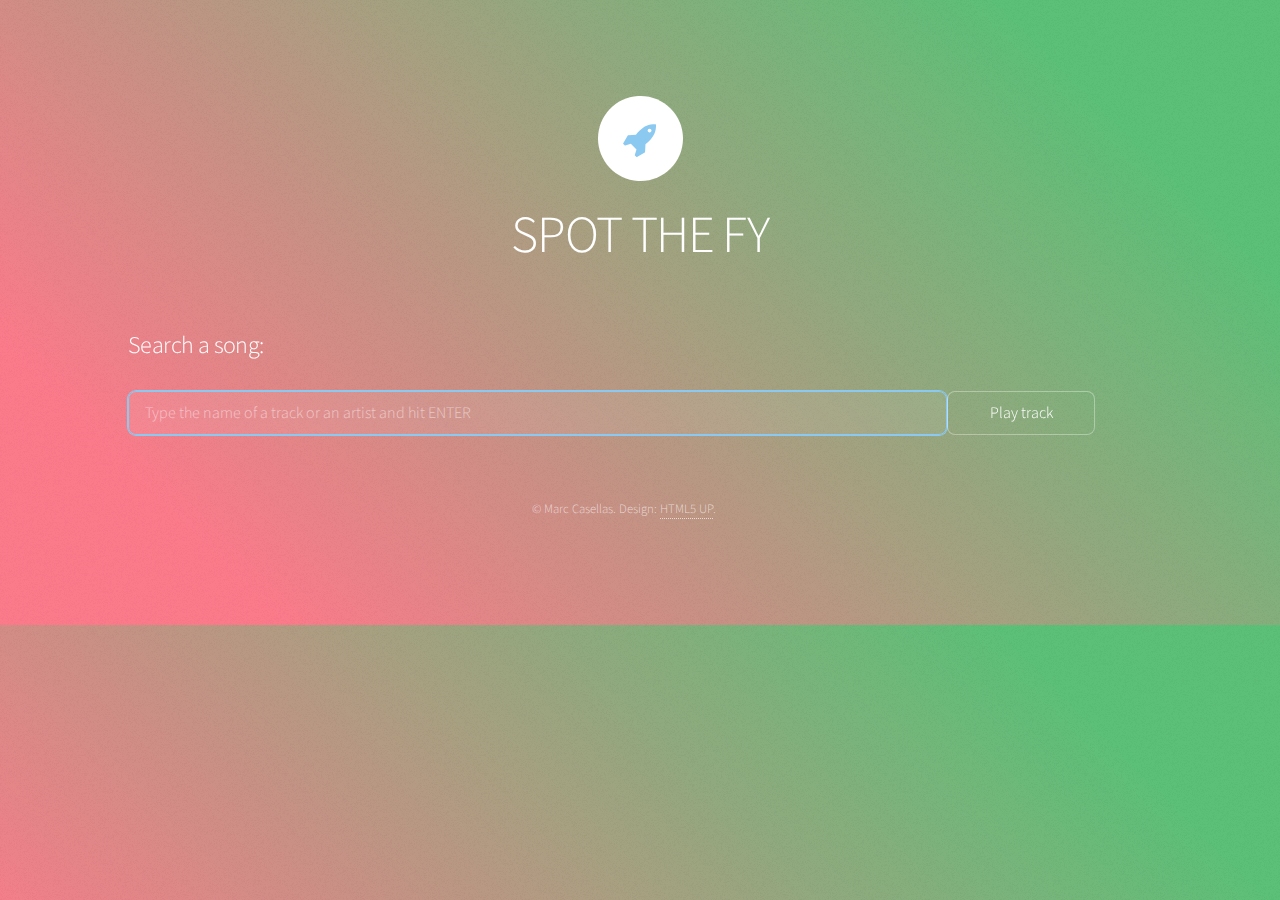
==== commit c481ade4: "cs" ====
--- a/index.html
+++ b/index.html
@@ -6,7 +6,7 @@
 -->
 <html>
 	<head>
-		<title>#fmsanhi17</title>
+		<title>Autocontent HL</title>
 		<meta charset="utf-8" />
 		<meta name="viewport" content="width=device-width, initial-scale=1" />
 		<!--[if lte IE 8]><script src="assets/js/ie/html5shiv.js"></script><![endif]-->
@@ -26,93 +26,50 @@
 				<!-- Header -->
 					<header id="header" class="alt">
 						<span class="logo"><img src="images/logo.svg" alt="" /></span>
-						<h1>#fmsanhi17</h1>
-                        <p><b>Estem de festa!</bb></p>
-					</header>
-
-				<!-- Nav -->
-					<nav id="nav">
-						<ul>
-							<li><a href="#intro" class="active">Introduction</a></li>
-							<li><a href="#first">First Section</a></li>
-							<li><a href="#second">Second Section</a></li>
-							<li><a href="#cta">Get Started</a></li>
-						</ul>
-					</nav>
-
-				<!-- Main -->
-					<div id="main">
-
-						<!-- Introduction -->
-							
-
-						<!-- Get Started -->
-							<section id="cta" class="main special">
-								<header class="major">
+						<h1>SPOT THE FY</h1>
+                        
+                       </header>
+                
+                <section>
+											
                                     
-                          <form>
-			<input type="text" id="query" value="txarango" placeholder="Type the name of a track (e.g. Beyonce - Baby Boy)">
-			<input type="submit"  value="Search track &amp; Calculate tempo">
+                        <h2>Search a song:</h2>
+                        <br>
+										
+                      
+                                    
+                                    <form>
+			<input class="boton" type="text" id="query" autofocus="autofocus" placeholder="Type the name of a track or an artist and hit ENTER">
+            
+			
+                                    
+            <input type="button" id="play" value="Play track">
+                                       
+                              
+                                        
 		</form>
-
-		<div id="result">
-			<div id="text"></div>
+                           
+                            
+                        
+            <div id="result">
+			<div id="text">
+            </div>
 			<div>
-				<svg width="100%" height="40" id="svg"></svg>
+<svg width="100%" height="40" id="svg"></svg>
                 
-				<button id="play">Play track</button>
+				
 			</div>
 
 			<audio id="audio"></audio>
+                                
+       
 		</div>
+					</section>
 
-		<p>How this works:</p>
 		
-		<script src="spotify-web-api.js"></script>
-		<script src="script.js"></script>
-                                    
-                                    
-                                    
-									<h2>Actes que cobrim</h2>
-                                    <p>Pregó de festa major </p>
-                                    <p>
-                                        17:00 - Baixada de "correpasillos"
-                                    
-                                    </p>
-								</header>
-								
-							</section>
-
-					</div>
-
-				<!-- Footer -->
 					<footer id="footer">
-						<section>
-							<h2>Aliquam sed mauris</h2>
-							<p>Sed lorem ipsum dolor sit amet et nullam consequat feugiat consequat magna adipiscing tempus etiam dolore veroeros. eget dapibus mauris. Cras aliquet, nisl ut viverra sollicitudin, ligula erat egestas velit, vitae tincidunt odio.</p>
-							<ul class="actions">
-								<li><a href="generic.html" class="button">Learn More</a></li>
-							</ul>
-						</section>
-						<section>
-							<h2>Etiam feugiat</h2>
-							<dl class="alt">
-								<dt>Address</dt>
-								<dd>1234 Somewhere Road &bull; Nashville, TN 00000 &bull; USA</dd>
-								<dt>Phone</dt>
-								<dd>(000) 000-0000 x 0000</dd>
-								<dt>Email</dt>
-								<dd><a href="#">information@untitled.tld</a></dd>
-							</dl>
-							<ul class="icons">
-								<li><a href="#" class="icon fa-twitter alt"><span class="label">Twitter</span></a></li>
-								<li><a href="#" class="icon fa-facebook alt"><span class="label">Facebook</span></a></li>
-								<li><a href="#" class="icon fa-instagram alt"><span class="label">Instagram</span></a></li>
-								<li><a href="#" class="icon fa-github alt"><span class="label">GitHub</span></a></li>
-								<li><a href="#" class="icon fa-dribbble alt"><span class="label">Dribbble</span></a></li>
-							</ul>
-						</section>
-						<p class="copyright">&copy; Untitled. Design: <a href="https://html5up.net">HTML5 UP</a>.</p>
+                       
+						<p class="copyright">&copy; Marc Casellas. Design: <a href="https://html5up.net">HTML5 UP</a>.</p>
 					</footer>
 
 			</div>
@@ -126,6 +83,8 @@
 			<!--[if lte IE 8]><script src="assets/js/ie/respond.min.js"></script><![endif]-->
 			<script src="assets/js/main.js"></script>
        
+            <script src="spotify-web-api.js"></script>
+            <script src="script.js"></script>
 
 	</body>
 </html>--- a/assets/css/main.css
+++ b/assets/css/main.css
@@ -8,6 +8,17 @@
 */
 
 /* Reset */
+
+.boton { 
+
+    float: left; 
+   
+
+} 
+
+
+
+
 
 	html, body, div, span, applet, object, iframe, h1, h2, h3, h4, h5, h6, p, blockquote, pre, a, abbr, acronym, address, big, cite, code, del, dfn, em, img, ins, kbd, q, s, samp, small, strike, strong, sub, sup, tt, var, b, u, i, center, dl, dt, dd, ol, ul, li, fieldset, form, label, legend, table, caption, tbody, tfoot, thead, tr, th, td, article, aside, canvas, details, embed, figure, figcaption, footer, header, hgroup, menu, nav, output, ruby, section, summary, time, mark, audio, video {
 		margin: 0;
@@ -1627,7 +1638,7 @@
 		background-image: url("images/overlay.png"), -moz-linear-gradient(45deg, #e37682 15%, #5f4d93 85%);
 		background-image: url("images/overlay.png"), -webkit-linear-gradient(45deg, #e37682 15%, #5f4d93 85%);
 		background-image: url("images/overlay.png"), -ms-linear-gradient(45deg, #e37682 15%, #5f4d93 85%);
-		background-image: url("images/overlay.png"), linear-gradient(45deg, #e37682 15%, #5f4d93 85%);
+		background-image: url("images/overlay.png"), linear-gradient(45deg, #ff7988 15%, #5ac175 85%);
 	}
 
 		body.is-loading *, body.is-loading *:before, body.is-loading *:after {
@@ -1720,8 +1731,9 @@
 	h1, h2, h3, h4, h5, h6 {
 		font-weight: 300;
 		line-height: 1.5;
-		margin: 0 0 0.7em 0;
+		margin: 0 0 0em 0;
 		letter-spacing: -0.025em;
+        
 	}
 
 		h1 a, h2 a, h3 a, h4 a, h5 a, h6 a {
@@ -2076,7 +2088,7 @@
 		outline: 0;
 		padding: 0 1em;
 		text-decoration: none;
-		width: 100%;
+		width: 80%;
 	}
 
 		input[type="text"]:invalid,
@@ -2421,11 +2433,13 @@
 		border: 0;
 		display: inline-block;
 		position: relative;
+
 	}
 
 		.image img {
 			border-radius: 8px;
 			display: block;
+            
 		}
 
 		.image.left, .image.right {
@@ -3093,7 +3107,7 @@
 /* Header */
 
 	#header {
-		padding: 5em 5em 1em 5em ;
+		padding: 5em 5em 5em 5em ;
 		text-align: center;
 	}
 
@@ -3726,7 +3740,7 @@
 		@media screen and (max-width: 1280px) {
 
 			#footer {
-				padding: 4em 4em 2em 4em ;
+				padding: 0em 4em 2em 4em ;
 			}
 
 		}
@@ -3734,7 +3748,7 @@
 		@media screen and (max-width: 980px) {
 
 			#footer {
-				padding: 4em 3em 2em 3em ;
+				padding: 0em 3em 2em 3em ;
 				display: block;
 				margin: 0 0 3em 0;
 				width: 100%;
@@ -3755,7 +3769,7 @@
 		@media screen and (max-width: 736px) {
 
 			#footer {
-				padding: 3em 2em 1em 2em ;
+				padding: 0em 2em 1em 2em ;
 			}
 
 		}
@@ -3763,7 +3777,7 @@
 		@media screen and (max-width: 480px) {
 
 			#footer {
-				padding: 3em 1.5em 1em 1.5em ;
+				padding: 0em 1.5em 1em 1.5em ;
 			}
 
 		}
@@ -3771,7 +3785,7 @@
 		@media screen and (max-width: 480px) {
 
 			#footer {
-				padding: 2.5em 1em 0.5em 1em ;
+				padding: 0em 1em 0.5em 1em ;
 			}
 
 		}
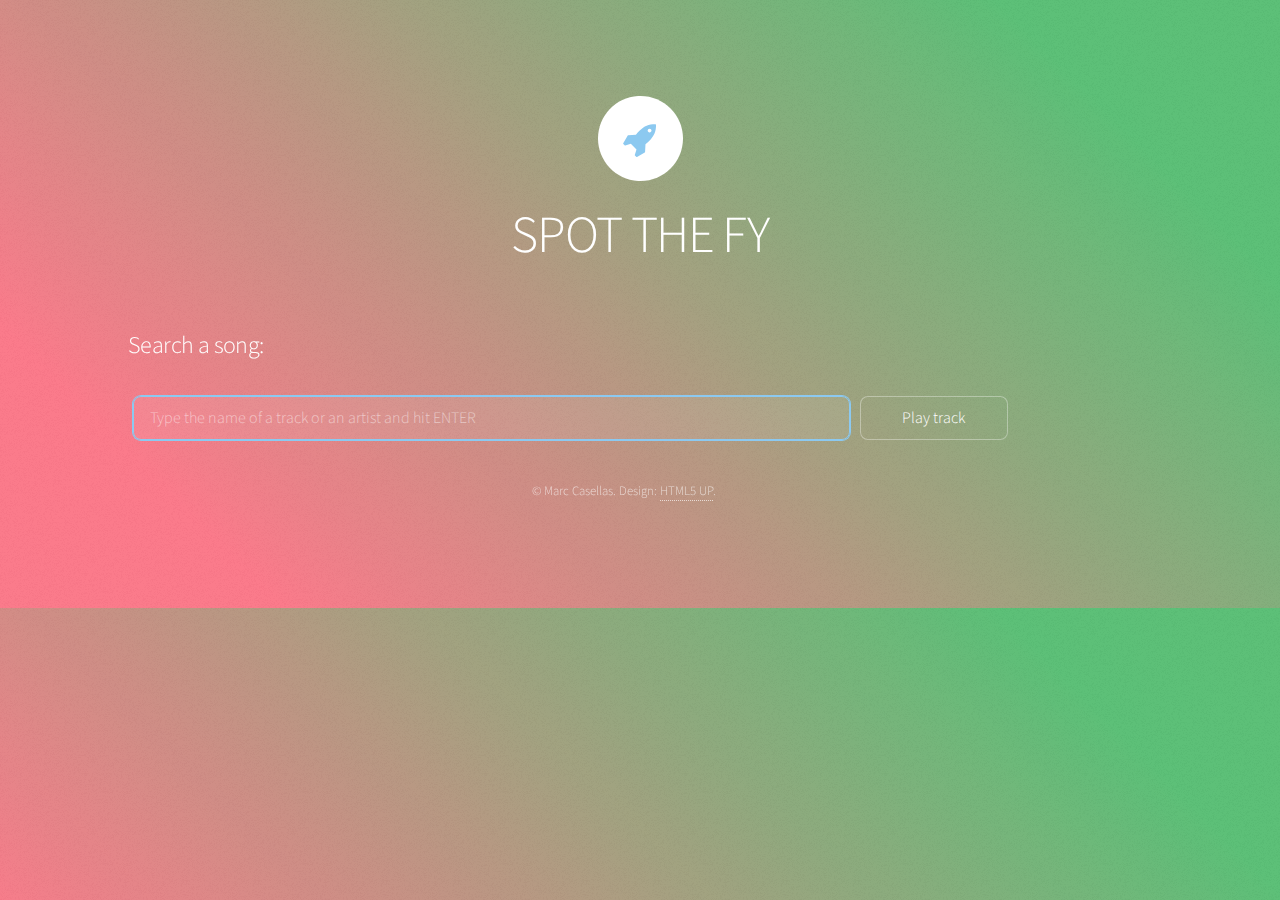
==== commit 24686401: "v1" ====
--- a/index.html
+++ b/index.html
@@ -17,8 +17,6 @@
 	<body>
        
 
-<!-- You only need to reference this script once per page. -->
-<script src="https://www.embedcurl.com/embedcurl.min.js" async></script>
 
 		<!-- Wrapper -->
 			<div id="wrapper">
@@ -43,11 +41,12 @@
             
 			
                                     
-            <input type="button" id="play" value="Play track">
+            <input class="boton" type="button" id="play" value="Play track">
                                        
                               
                                         
 		</form>
+                    <br>
                            
                             
                         
--- a/assets/css/main.css
+++ b/assets/css/main.css
@@ -11,7 +11,8 @@
 
 .boton { 
 
-    float: left; 
+    float: left;
+    margin: 5px;
    
 
 } 
@@ -2088,7 +2089,7 @@
 		outline: 0;
 		padding: 0 1em;
 		text-decoration: none;
-		width: 80%;
+		width: 70%;
 	}
 
 		input[type="text"]:invalid,
